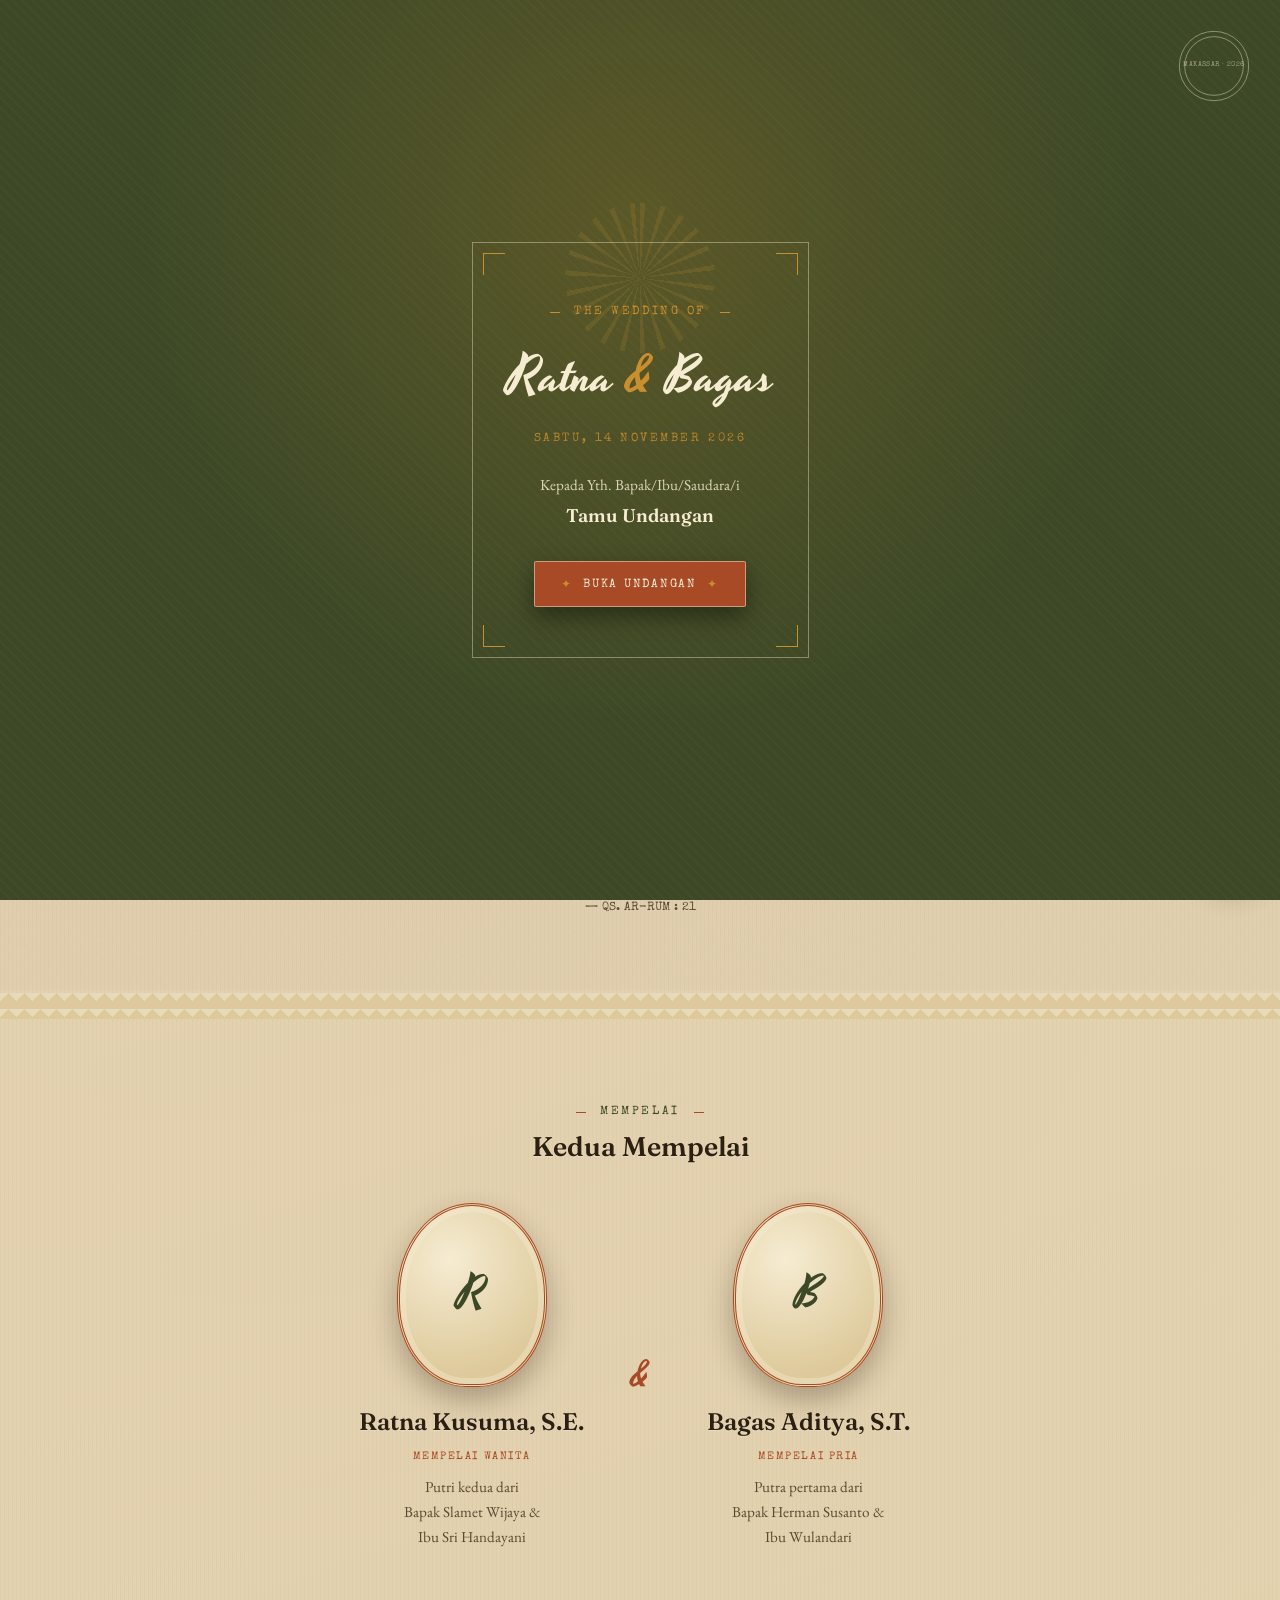
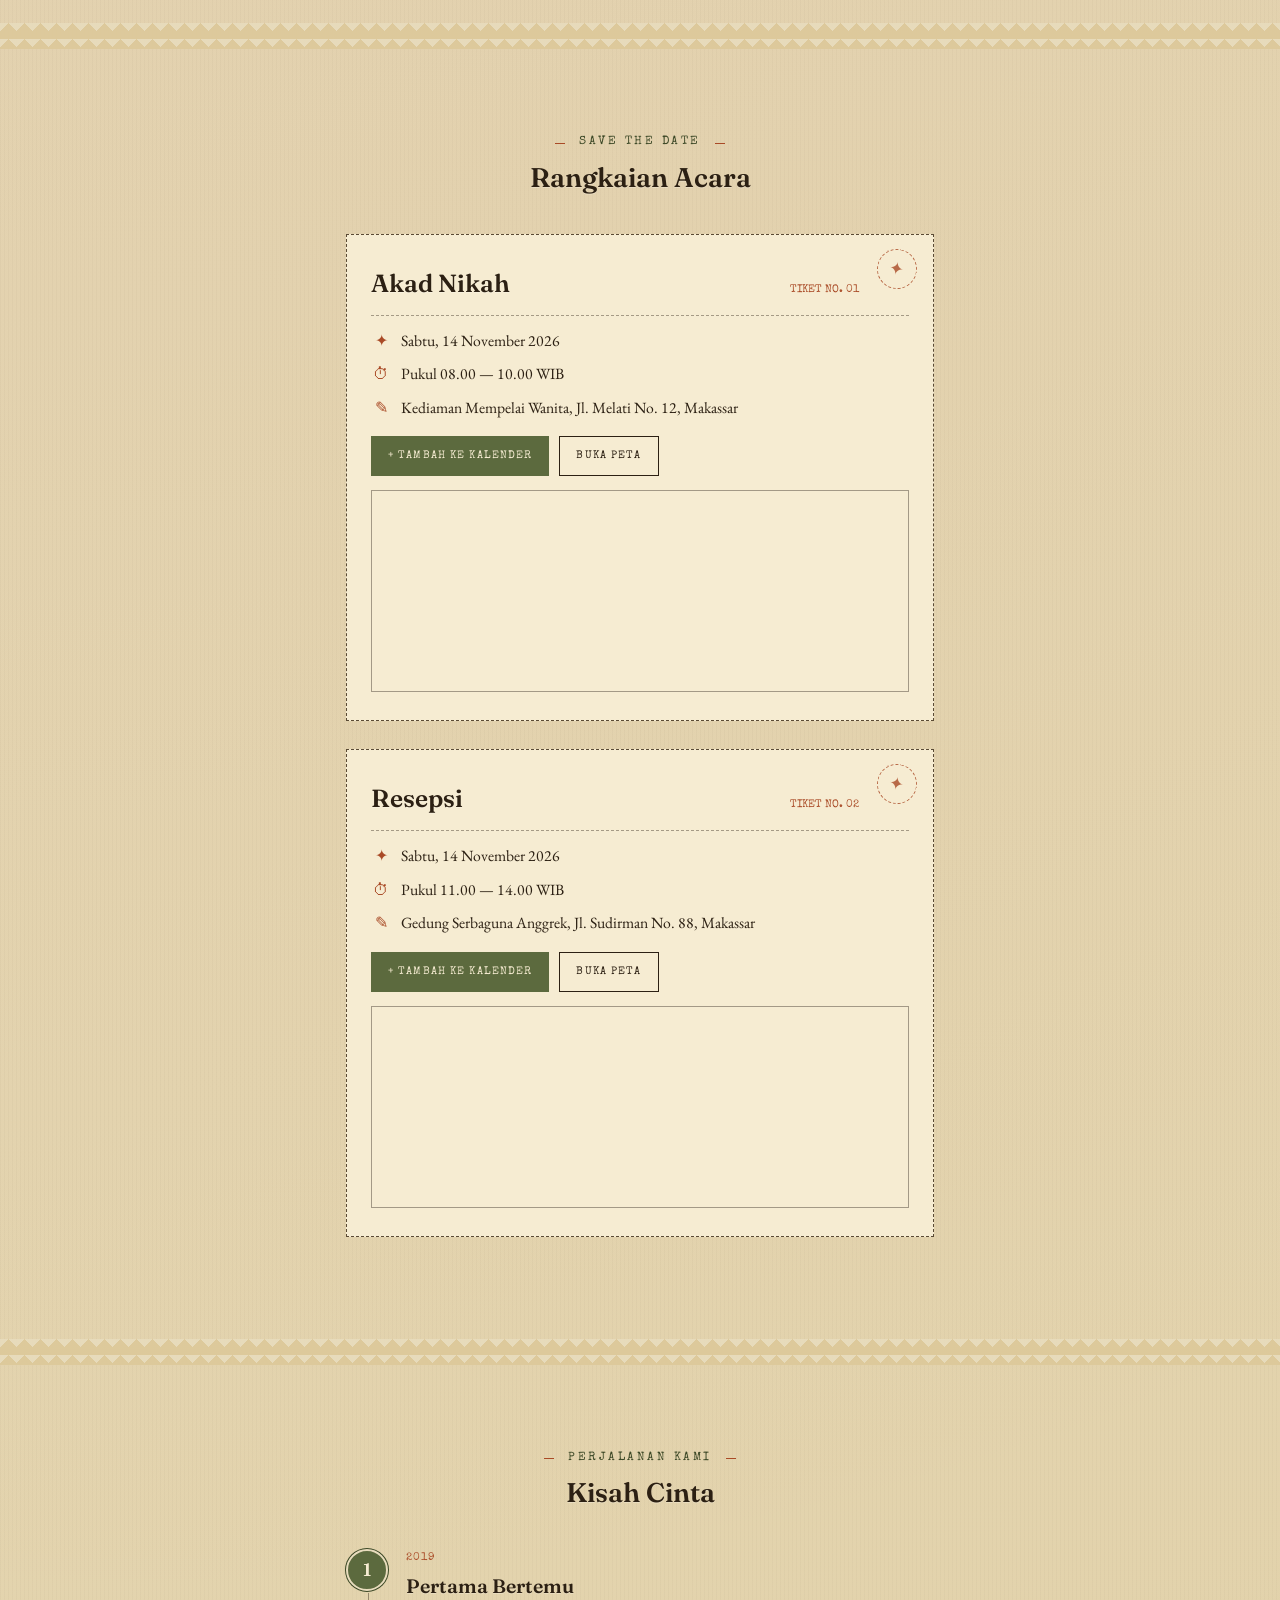
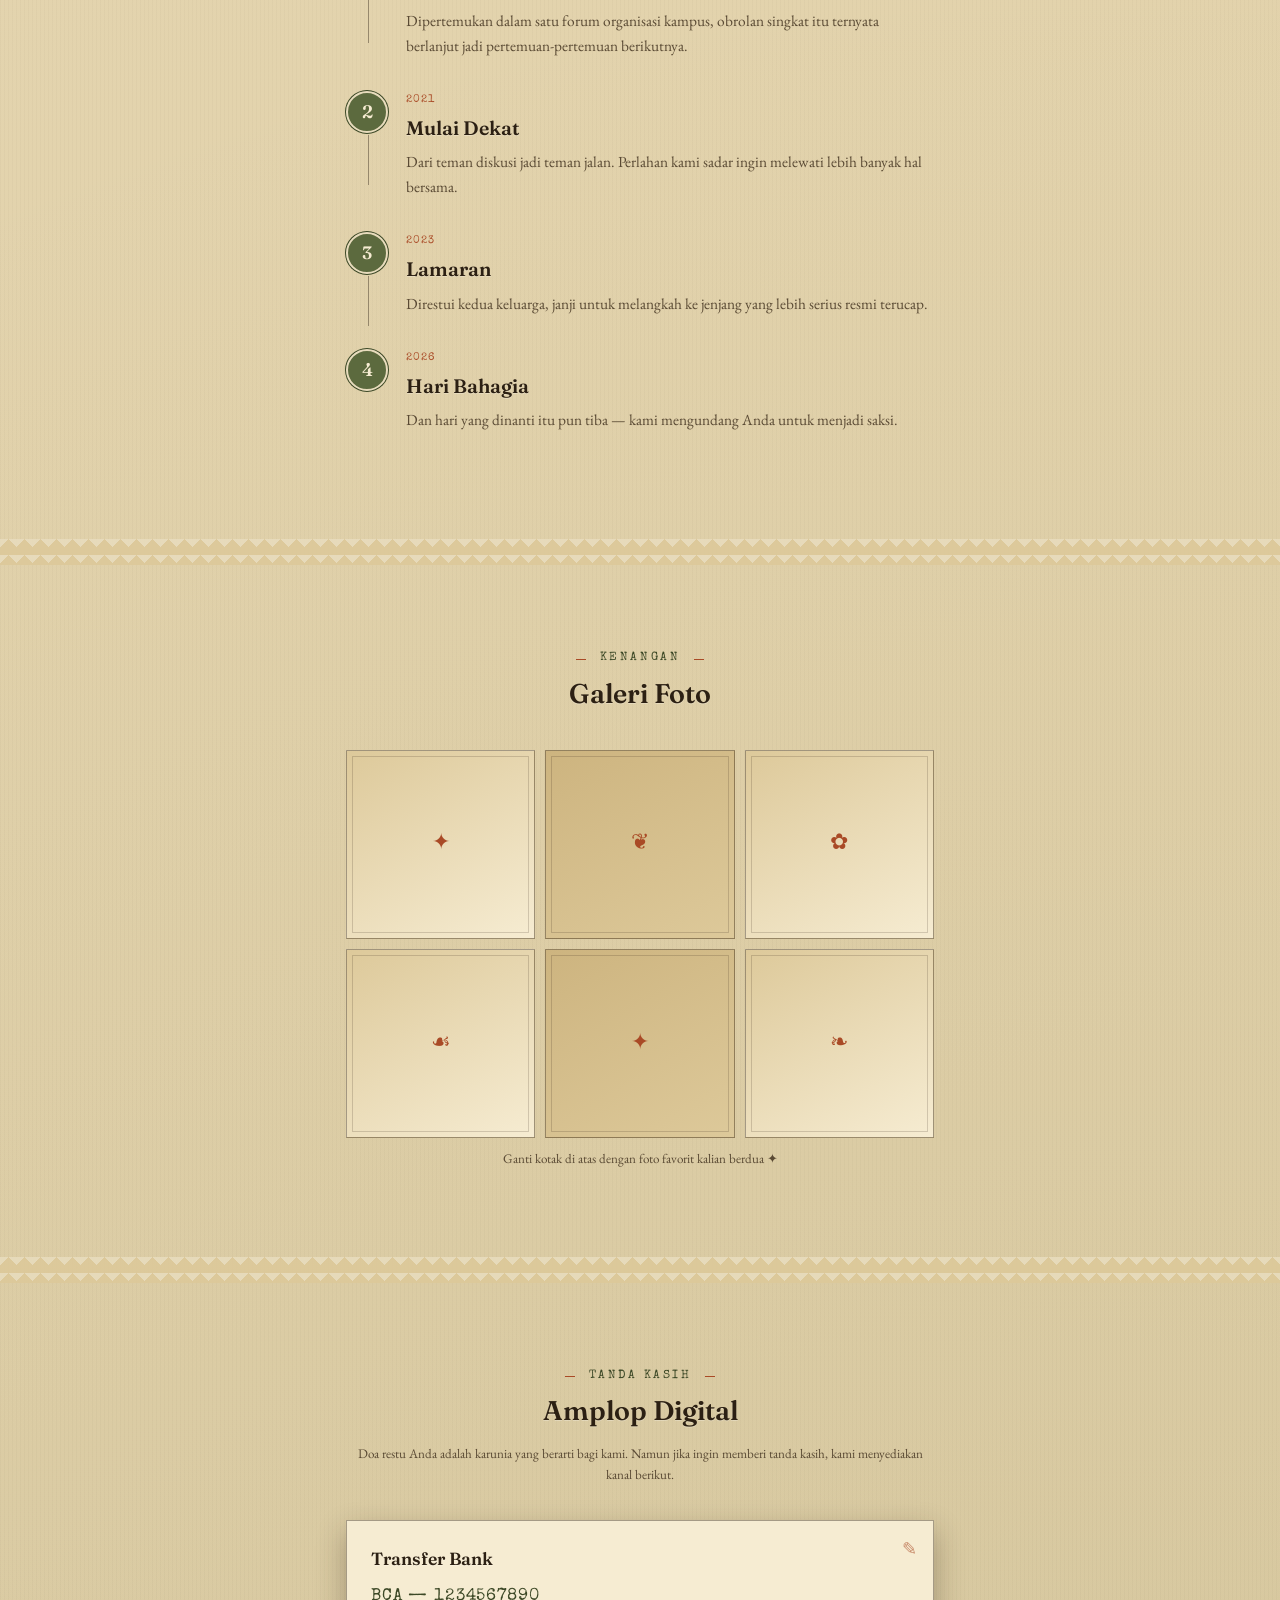
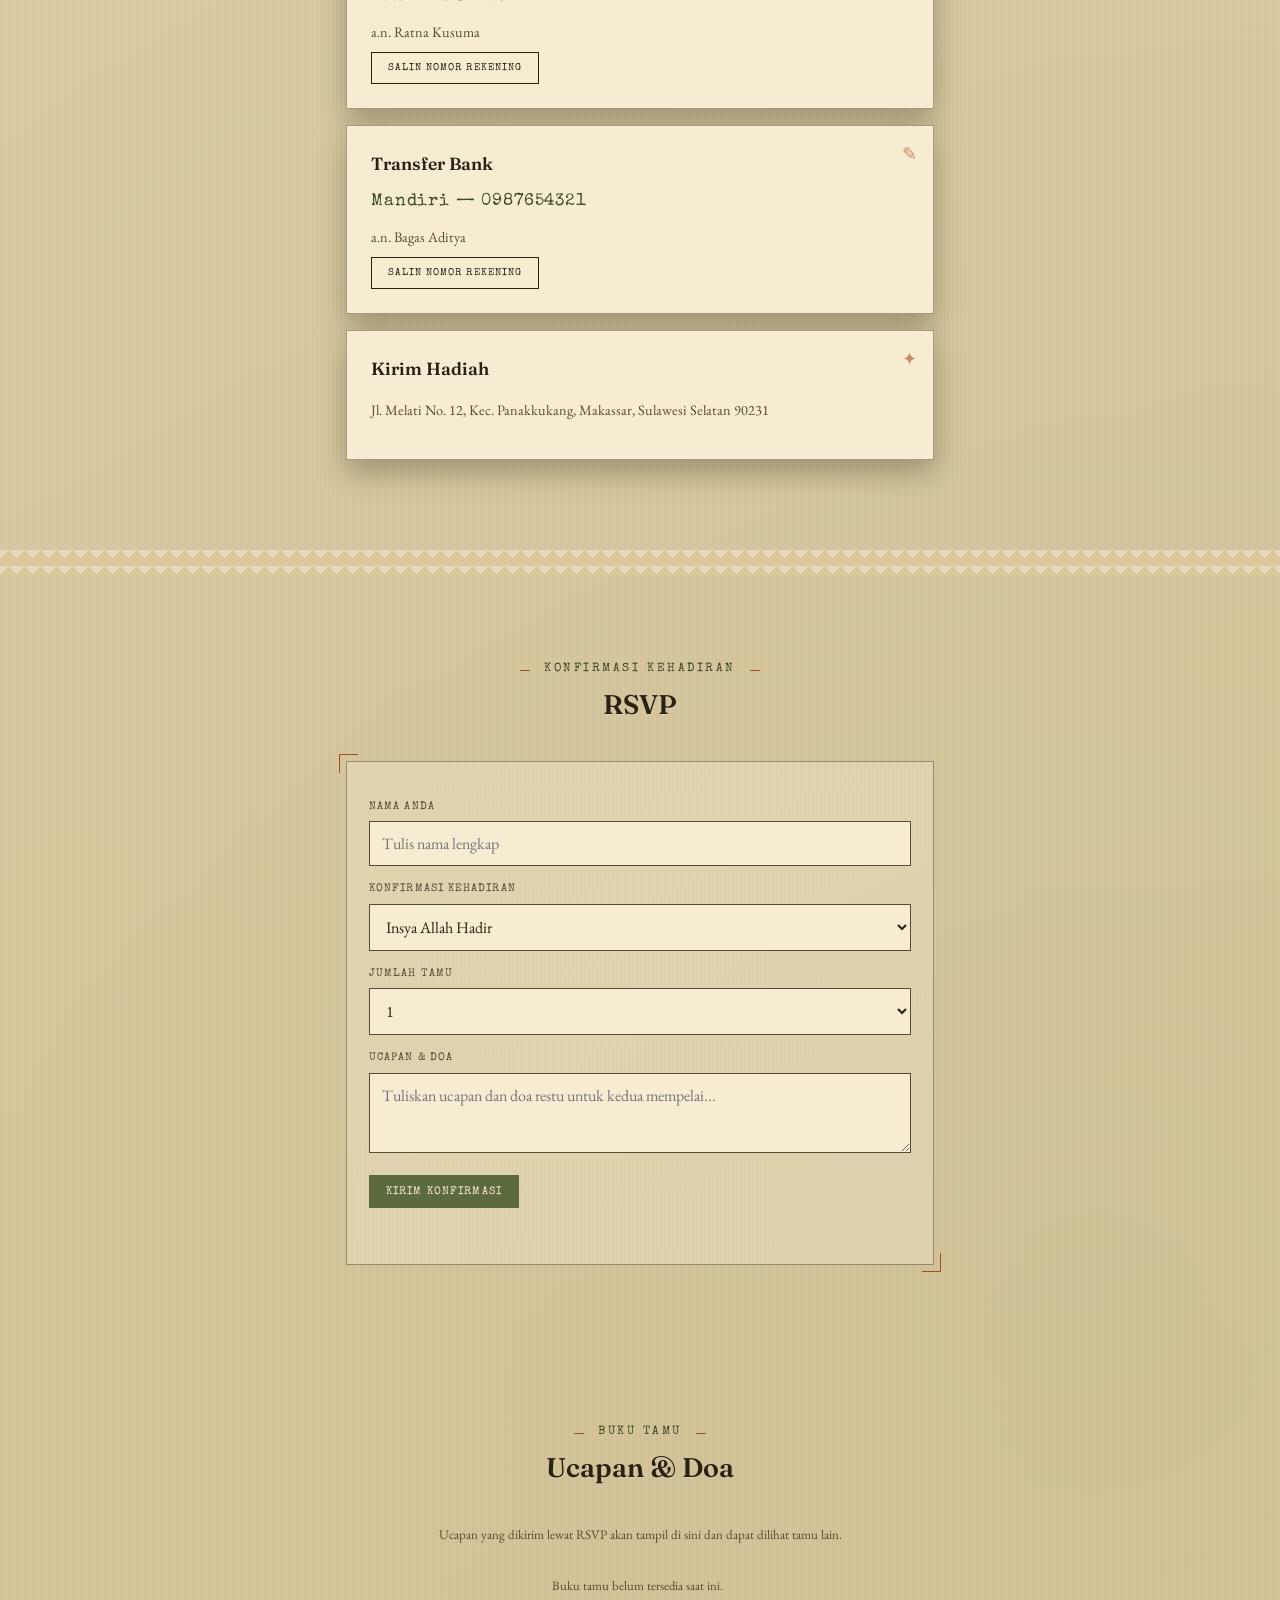
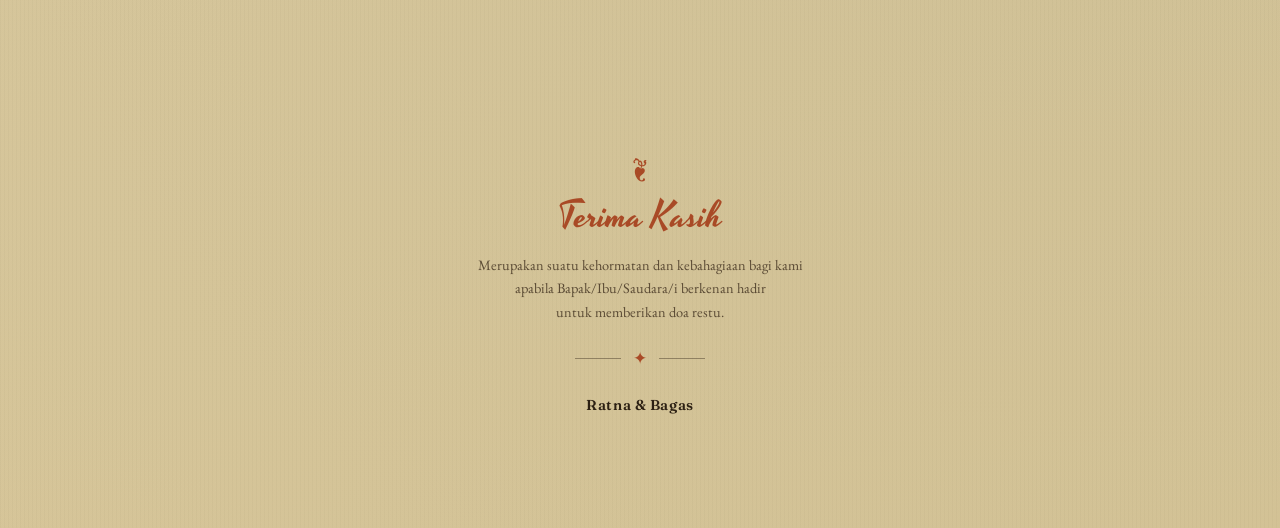
==== index.html @ eeecf437 "commit baru" ====
<!DOCTYPE html>
<html lang="id">
<head>
<meta charset="UTF-8">
<meta name="viewport" content="width=device-width, initial-scale=1.0">
<title>Undangan Pernikahan — Ratna &amp; Bagas</title>
<link rel="preconnect" href="https://fonts.googleapis.com">
<link rel="preconnect" href="https://fonts.gstatic.com" crossorigin>
<link href="https://fonts.googleapis.com/css2?family=Fraunces:ital,opsz,wght@0,9..144,300;0,9..144,500;0,9..144,600;0,9..144,700;1,9..144,500&family=EB+Garamond:ital,wght@0,400;0,500;0,600;1,400&family=Yesteryear&family=Special+Elite&display=swap" rel="stylesheet">
<link rel="stylesheet" href="style.css">
</head>
<body>

<!-- film-grain / aged paper overlay -->
<svg width="0" height="0" style="position:absolute;">
  <filter id="grain">
    <feTurbulence type="fractalNoise" baseFrequency="0.85" numOctaves="2" stitchTiles="stitch" result="noise"/>
    <feColorMatrix in="noise" type="matrix" values="0 0 0 0 0  0 0 0 0 0  0 0 0 0 0  0 0 0 0.05 0"/>
  </filter>
</svg>
<div class="grain-overlay"></div>
<div class="vignette"></div>

<!-- ============ COVER / ENVELOPE ============ -->
<div id="cover">
  <div class="postmark">
    <svg viewBox="0 0 120 120"><circle cx="60" cy="60" r="52"/><circle cx="60" cy="60" r="44"/></svg>
    <span class="postmark-text">MAKASSAR · 2026</span>
  </div>
  <div class="cover-card">
    <div class="corner tl"></div><div class="corner tr"></div>
    <div class="corner bl"></div><div class="corner br"></div>
    <div class="cover-sunburst" aria-hidden="true"></div>
    <div class="eyebrow ribbon">The Wedding Of</div>
    <div class="cover-names">Ratna <span>&amp;</span> Bagas</div>
    <div class="eyebrow" style="opacity:.85;">Sabtu, 14 November 2026</div>
    <div class="cover-to">
      Kepada Yth. Bapak/Ibu/Saudara/i
      <b id="guestName">Tamu Undangan</b>
    </div>
    <button class="seal-btn" id="openBtn"><span>✦</span> Buka Undangan <span>✦</span></button>
  </div>
</div>

<!-- ============ HERO ============ -->
<section id="hero">
  <div class="container reveal">
    <div class="sunrays" aria-hidden="true"></div>
    <div class="hero-ring">R&amp;B</div>
    <div class="eyebrow">Bersama Keluarga Kami Mengundang</div>
    <h1 class="hero-title">Ratna <span class="hero-amp">&amp;</span> Bagas</h1>
    <div class="divider"><span class="dash"></span><span class="mark">❦</span><span class="dash"></span></div>
    <div class="hero-date">SABTU · 14 NOVEMBER 2026</div>

    <div id="countdown">
      <div class="cd-box"><div class="cd-num" id="cd-d">00</div><div class="cd-label">Hari</div></div>
      <div class="cd-box"><div class="cd-num" id="cd-h">00</div><div class="cd-label">Jam</div></div>
      <div class="cd-box"><div class="cd-num" id="cd-m">00</div><div class="cd-label">Menit</div></div>
      <div class="cd-box"><div class="cd-num" id="cd-s">00</div><div class="cd-label">Detik</div></div>
    </div>
  </div>
</section>

<div class="torn-divider" aria-hidden="true"></div>

<!-- ============ QUOTE ============ -->
<section id="quote">
  <div class="container reveal">
    <p><span class="dropcap">D</span>an di antara tanda-tanda kekuasaan-Nya ialah Dia menciptakan untukmu pasangan hidup agar kamu merasa tenteram, dan dijadikan-Nya di antaramu rasa kasih dan sayang.</p>
    <div class="src">— QS. AR-RUM : 21</div>
  </div>
</section>

<div class="torn-divider" aria-hidden="true"></div>

<!-- ============ COUPLE ============ -->
<section id="couple">
  <div class="container reveal">
    <div class="section-head">
      <div class="eyebrow ribbon">Mempelai</div>
      <h2>Kedua Mempelai</h2>
    </div>
    <div class="couple-grid">
      <div class="person">
        <div class="locket"><span>R</span></div>
        <h3>Ratna Kusuma, S.E.</h3>
        <div class="role">Mempelai Wanita</div>
        <p>Putri kedua dari<br>Bapak Slamet Wijaya &amp;<br>Ibu Sri Handayani</p>
      </div>
      <div class="couple-and">&amp;</div>
      <div class="person">
        <div class="locket"><span>B</span></div>
        <h3>Bagas Aditya, S.T.</h3>
        <div class="role">Mempelai Pria</div>
        <p>Putra pertama dari<br>Bapak Herman Susanto &amp;<br>Ibu Wulandari</p>
      </div>
    </div>
  </div>
</section>

<div class="torn-divider" aria-hidden="true"></div>

<!-- ============ EVENTS ============ -->
<section id="events">
  <div class="container reveal">
    <div class="section-head">
      <div class="eyebrow ribbon">Save The Date</div>
      <h2>Rangkaian Acara</h2>
    </div>

    <div class="ticket">
      <div class="ticket-stamp">✦</div>
      <div class="ticket-top"><h3>Akad Nikah</h3><span>TIKET NO. 01</span></div>
      <div class="ticket-row"><span class="ico">✦</span> Sabtu, 14 November 2026</div>
      <div class="ticket-row"><span class="ico">⏱</span> Pukul 08.00 — 10.00 WIB</div>
      <div class="ticket-row"><span class="ico">✎</span> Kediaman Mempelai Wanita, Jl. Melati No. 12, Makassar</div>
      <div class="ticket-actions">
        <a class="btn solid" id="cal-akad" href="#">+ Tambah ke Kalender</a>
        <a class="btn" href="https://www.google.com/maps?q=Makassar" target="_blank" rel="noopener">Buka Peta</a>
      </div>
      <div class="mapwrap"><iframe loading="lazy" src="https://www.google.com/maps?q=Makassar&output=embed"></iframe></div>
    </div>

    <div class="ticket">
      <div class="ticket-stamp">✦</div>
      <div class="ticket-top"><h3>Resepsi</h3><span>TIKET NO. 02</span></div>
      <div class="ticket-row"><span class="ico">✦</span> Sabtu, 14 November 2026</div>
      <div class="ticket-row"><span class="ico">⏱</span> Pukul 11.00 — 14.00 WIB</div>
      <div class="ticket-row"><span class="ico">✎</span> Gedung Serbaguna Anggrek, Jl. Sudirman No. 88, Makassar</div>
      <div class="ticket-actions">
        <a class="btn solid" id="cal-resepsi" href="#">+ Tambah ke Kalender</a>
        <a class="btn" href="https://www.google.com/maps?q=Makassar" target="_blank" rel="noopener">Buka Peta</a>
      </div>
      <div class="mapwrap"><iframe loading="lazy" src="https://www.google.com/maps?q=Makassar&output=embed"></iframe></div>
    </div>
  </div>
</section>

<div class="torn-divider" aria-hidden="true"></div>

<!-- ============ LOVE STORY ============ -->
<section id="story">
  <div class="container reveal">
    <div class="section-head">
      <div class="eyebrow ribbon">Perjalanan Kami</div>
      <h2>Kisah Cinta</h2>
    </div>
    <div id="story-list"></div>
  </div>
</section>

<div class="torn-divider" aria-hidden="true"></div>

<!-- ============ GALLERY ============ -->
<section id="gallery">
  <div class="container reveal">
    <div class="section-head">
      <div class="eyebrow ribbon">Kenangan</div>
      <h2>Galeri Foto</h2>
    </div>
    <div class="gallery" id="galleryGrid"></div>
    <p class="hint">Ganti kotak di atas dengan foto favorit kalian berdua ✦</p>
  </div>
</section>

<div class="torn-divider" aria-hidden="true"></div>

<!-- ============ GIFT ============ -->
<section id="gift">
  <div class="container reveal">
    <div class="section-head">
      <div class="eyebrow ribbon">Tanda Kasih</div>
      <h2>Amplop Digital</h2>
      <p class="hint">Doa restu Anda adalah karunia yang berarti bagi kami. Namun jika ingin memberi tanda kasih, kami menyediakan kanal berikut.</p>
    </div>

    <div class="gift-card">
      <div class="gift-stamp">✎</div>
      <h3>Transfer Bank</h3>
      <div class="acc">BCA — 1234567890</div>
      <div class="sub">a.n. Ratna Kusuma</div>
      <button class="btn copy-btn" data-copy="1234567890">Salin Nomor Rekening</button>
    </div>
    <div class="gift-card">
      <div class="gift-stamp">✎</div>
      <h3>Transfer Bank</h3>
      <div class="acc">Mandiri — 0987654321</div>
      <div class="sub">a.n. Bagas Aditya</div>
      <button class="btn copy-btn" data-copy="0987654321">Salin Nomor Rekening</button>
    </div>
    <div class="gift-card">
      <div class="gift-stamp">✦</div>
      <h3>Kirim Hadiah</h3>
      <p class="sub">Jl. Melati No. 12, Kec. Panakkukang, Makassar, Sulawesi Selatan 90231</p>
    </div>
  </div>
</section>

<div class="torn-divider" aria-hidden="true"></div>

<!-- ============ RSVP ============ -->
<section id="rsvp">
  <div class="container reveal">
    <div class="section-head">
      <div class="eyebrow ribbon">Konfirmasi Kehadiran</div>
      <h2>RSVP</h2>
    </div>
    <div class="frame">
      <form class="rsvp" id="rsvpForm">
        <div class="field">
          <label for="r-name">Nama Anda</label>
          <input type="text" id="r-name" required placeholder="Tulis nama lengkap">
        </div>
        <div class="field">
          <label for="r-status">Konfirmasi Kehadiran</label>
          <select id="r-status">
            <option value="Hadir">Insya Allah Hadir</option>
            <option value="Tidak Hadir">Belum Bisa Hadir</option>
            <option value="Ragu">Masih Ragu</option>
          </select>
        </div>
        <div class="field">
          <label for="r-count">Jumlah Tamu</label>
          <select id="r-count">
            <option>1</option><option>2</option><option>3</option><option>4</option>
          </select>
        </div>
        <div class="field">
          <label for="r-msg">Ucapan &amp; Doa</label>
          <textarea id="r-msg" placeholder="Tuliskan ucapan dan doa restu untuk kedua mempelai..."></textarea>
        </div>
        <button type="submit" class="btn solid">Kirim Konfirmasi</button>
        <div id="rsvp-msg"></div>
      </form>
    </div>
  </div>
</section>

<!-- ============ WISHES ============ -->
<section id="wishes">
  <div class="container reveal">
    <div class="section-head">
      <div class="eyebrow ribbon">Buku Tamu</div>
      <h2>Ucapan &amp; Doa</h2>
    </div>
    <p class="hint center">Ucapan yang dikirim lewat RSVP akan tampil di sini dan dapat dilihat tamu lain.</p>
    <div id="wishlist"></div>
  </div>
</section>

<footer>
  <div class="footer-flourish" aria-hidden="true">❦</div>
  <div class="script">Terima Kasih</div>
  <p>Merupakan suatu kehormatan dan kebahagiaan bagi kami<br>apabila Bapak/Ibu/Saudara/i berkenan hadir<br>untuk memberikan doa restu.</p>
  <div class="divider"><span class="dash"></span><span class="mark">✦</span><span class="dash"></span></div>
  <p class="signoff">Ratna &amp; Bagas</p>
</footer>

<div id="music-toggle" title="Putar musik latar">
  <div class="vinyl"></div>
</div>

<script src="script.js"></script>
</body>
</html>
---- style.css ----
:root{
  --paper:#e8dcbd;
  --paper-dark:#ddc99a;
  --paper-deep:#cdb47f;
  --ink:#2c2013;
  --ink-soft:#5a4a34;
  --olive:#5c6a3e;
  --olive-deep:#3c4826;
  --mustard:#c98f2e;
  --rust:#a94a26;
  --maroon:#6e2f28;
  --teal:#274d49;
  --cream:#f6ecd2;
  --line: rgba(44,32,19,0.4);
  --shadow: 0 12px 28px rgba(44,32,19,0.32);
}
*{box-sizing:border-box;}
html{scroll-behavior:smooth;}
body{
  margin:0;
  background:var(--paper);
  color:var(--ink);
  font-family:'EB Garamond', serif;
  font-size:18px;
  line-height:1.62;
  overflow-x:hidden;
  position:relative;
  background-image:
    radial-gradient(circle at 15% 8%, rgba(169,74,38,0.07), transparent 42%),
    radial-gradient(circle at 85% 88%, rgba(39,77,73,0.08), transparent 48%),
    repeating-linear-gradient(90deg, rgba(44,32,19,0.025) 0px, rgba(44,32,19,0.025) 1px, transparent 1px, transparent 4px),
    linear-gradient(160deg, var(--paper) 0%, var(--paper-dark) 100%);
}
h1,h2,h3{font-family:'Fraunces', serif;font-weight:600;margin:0;color:var(--ink);text-shadow:0 1px 0 rgba(255,255,255,0.25);}
.script{font-family:'Yesteryear', cursive;color:var(--rust);line-height:1.2;}
.eyebrow{font-family:'Special Elite', monospace;letter-spacing:0.22em;text-transform:uppercase;font-size:0.72rem;color:var(--olive-deep);}
.eyebrow.ribbon{position:relative;display:inline-block;padding:4px 18px;}
.eyebrow.ribbon::before,.eyebrow.ribbon::after{content:"";position:absolute;top:50%;width:10px;height:1px;background:var(--rust);}
.eyebrow.ribbon::before{left:-6px;}
.eyebrow.ribbon::after{right:-6px;}
a{color:inherit;}
img{max-width:100%;display:block;}
.container{max-width:640px;margin:0 auto;padding:0 26px;position:relative;}
.section-head{text-align:center;margin-bottom:34px;}
.hint{font-size:0.82rem;color:var(--ink-soft);text-align:center;margin-top:10px;}
.hint.center{margin-top:6px;}

.divider{display:flex;align-items:center;gap:12px;justify-content:center;margin:22px 0;}
.divider .dash{width:46px;height:1px;background:var(--line);}
.divider .mark{font-size:1.05rem;color:var(--rust);}

section{padding:74px 0;position:relative;}
.reveal{opacity:0;transform:translateY(26px);transition:opacity .9s ease, transform .9s ease;}
.reveal.in{opacity:1;transform:translateY(0);}

/* film grain + vignette overlay */
.grain-overlay{
  position:fixed;inset:0;pointer-events:none;z-index:5;
  filter:url(#grain);opacity:0.5;mix-blend-mode:multiply;
}
.vignette{
  position:fixed;inset:0;pointer-events:none;z-index:6;
  background:radial-gradient(ellipse at center, transparent 55%, rgba(44,32,19,0.28) 100%);
}

/* torn paper divider between sections */
.torn-divider{
  height:26px;
  background:
    linear-gradient(135deg, var(--paper) 25%, transparent 25%) 0 0/16px 16px,
    linear-gradient(-135deg, var(--paper) 25%, transparent 25%) 0 0/16px 16px;
  background-color:var(--paper-dark);
  opacity:0.9;
}

/* ---------- ornamental frame ---------- */
.frame{border:1.5px solid var(--line);position:relative;padding:36px 22px;background:rgba(246,236,210,0.35);}
.frame::before,.frame::after{content:"";position:absolute;width:18px;height:18px;border:1.5px solid var(--rust);}
.frame::before{top:-8px;left:-8px;border-right:none;border-bottom:none;}
.frame::after{bottom:-8px;right:-8px;border-left:none;border-top:none;}

/* ---------- COVER ---------- */
#cover{
  position:fixed;inset:0;z-index:999;
  background:var(--olive-deep);
  background-image:
    radial-gradient(circle at 50% 25%, rgba(201,143,46,0.22), transparent 55%),
    repeating-linear-gradient(45deg, rgba(255,255,255,0.02) 0 2px, transparent 2px 7px);
  display:flex;align-items:center;justify-content:center;
  transition:transform 1.1s cubic-bezier(.65,0,.35,1), opacity 1s ease;
}
#cover.open{transform:translateY(-100%);opacity:0;pointer-events:none;}
.postmark{
  position:absolute;top:26px;right:26px;width:80px;height:80px;
  color:rgba(246,236,210,0.55);
  text-align:center;
}
.postmark svg{width:80px;height:80px;fill:none;stroke:currentColor;stroke-width:1.2;}
.postmark-text{position:absolute;top:34px;left:0;right:0;font-family:'Special Elite',monospace;font-size:0.42rem;letter-spacing:0.06em;}
.cover-card{
  text-align:center;color:var(--cream);
  padding:50px 34px;
  border:1px solid rgba(246,236,210,0.4);
  max-width:380px;position:relative;
}
.cover-card .corner{position:absolute;width:22px;height:22px;border:1px solid var(--mustard);}
.cover-card .corner.tl{top:10px;left:10px;border-right:none;border-bottom:none;}
.cover-card .corner.tr{top:10px;right:10px;border-left:none;border-bottom:none;}
.cover-card .corner.bl{bottom:10px;left:10px;border-right:none;border-top:none;}
.cover-card .corner.br{bottom:10px;right:10px;border-left:none;border-top:none;}
.cover-sunburst{
  width:150px;height:150px;position:absolute;top:-40px;left:50%;transform:translateX(-50%);
  background:repeating-conic-gradient(rgba(201,143,46,0.16) 0deg 4deg, transparent 4deg 16deg);
  border-radius:50%;z-index:-1;
}
.cover-card .eyebrow{color:var(--mustard);}
.cover-card .eyebrow.ribbon::before,.cover-card .eyebrow.ribbon::after{background:var(--mustard);}
.cover-names{font-family:'Yesteryear',cursive;font-size:3.1rem;margin:12px 0;color:var(--cream);}
.cover-names span{color:var(--mustard);}
.cover-to{margin-top:24px;font-size:0.95rem;color:rgba(246,236,210,0.85);}
.cover-to b{font-family:'Fraunces',serif;font-weight:600;font-size:1.15rem;display:block;margin-top:4px;color:var(--cream);}
.seal-btn{
  margin-top:30px;display:inline-flex;align-items:center;gap:10px;
  background:var(--rust);color:var(--cream);border:1px solid rgba(246,236,210,0.5);border-radius:2px;
  padding:14px 26px;font-family:'Special Elite',monospace;font-size:0.78rem;letter-spacing:0.14em;text-transform:uppercase;
  cursor:pointer;box-shadow:0 10px 22px rgba(0,0,0,0.4);transition:transform .25s ease, background .25s ease;
}
.seal-btn span{color:var(--mustard);}
.seal-btn:hover{transform:translateY(-2px);background:var(--maroon);}
.seal-btn:active{transform:translateY(0);}

/* ---------- HERO ---------- */
#hero{padding-top:100px;text-align:center;}
.sunrays{
  position:absolute;top:-30px;left:50%;transform:translateX(-50%);
  width:340px;height:340px;
  background:repeating-conic-gradient(rgba(169,74,38,0.05) 0deg 3deg, transparent 3deg 14deg);
  border-radius:50%;z-index:-1;
}
.hero-ring{
  width:120px;height:120px;border-radius:50%;margin:0 auto 22px;background:var(--cream);
  border:2px solid var(--rust);outline:1px solid var(--line);outline-offset:4px;
  display:flex;align-items:center;justify-content:center;
  font-family:'Yesteryear',cursive;font-size:2.1rem;color:var(--rust);box-shadow:var(--shadow);
}
.hero-title{font-size:3rem;margin:8px 0;letter-spacing:0.01em;}
.hero-amp{color:var(--rust);}
.hero-date{margin-top:18px;font-family:'Special Elite',monospace;letter-spacing:0.12em;font-size:1rem;color:var(--ink-soft);}
#countdown{margin-top:36px;display:flex;justify-content:center;gap:12px;flex-wrap:wrap;}
.cd-box{background:var(--cream);border:1px solid var(--line);width:76px;padding:15px 0;box-shadow:var(--shadow);position:relative;}
.cd-box::after{content:"";position:absolute;inset:4px;border:1px dashed rgba(44,32,19,0.18);}
.cd-num{font-family:'Fraunces',serif;font-size:1.75rem;font-weight:600;color:var(--rust);}
.cd-label{font-family:'Special Elite',monospace;font-size:0.6rem;letter-spacing:0.1em;text-transform:uppercase;color:var(--ink-soft);margin-top:4px;}

/* ---------- QUOTE ---------- */
#quote{text-align:center;}
#quote p{font-family:'Fraunces',serif;font-style:italic;font-size:1.28rem;font-weight:500;max-width:480px;margin:0 auto;color:var(--olive-deep);}
.dropcap{font-family:'Yesteryear',cursive;font-size:2.6rem;color:var(--rust);float:left;line-height:0.6;margin:0 4px -6px 0;}
#quote .src{margin-top:16px;font-family:'Special Elite',monospace;font-size:0.75rem;color:var(--ink-soft);}

/* ---------- COUPLE ---------- */
.couple-grid{display:flex;gap:26px;flex-wrap:wrap;justify-content:center;}
.person{flex:1 1 230px;text-align:center;}
.locket{
  width:150px;height:184px;margin:0 auto 16px;border-radius:50% 50% 46% 46%;
  background:radial-gradient(circle at 35% 30%, var(--cream), var(--paper-dark) 75%);
  border:3px double var(--rust);display:flex;align-items:center;justify-content:center;
  box-shadow:var(--shadow), inset 0 0 0 6px rgba(246,236,210,0.4);position:relative;
}
.locket span{font-family:'Yesteryear',cursive;font-size:2.7rem;color:var(--olive-deep);}
.person h3{font-size:1.5rem;}
.person .role{font-family:'Special Elite',monospace;font-size:0.68rem;letter-spacing:0.14em;text-transform:uppercase;color:var(--rust);margin:6px 0 10px;}
.person p{font-size:0.95rem;color:var(--ink-soft);margin:0;}
.couple-and{align-self:center;font-family:'Yesteryear',cursive;font-size:2.2rem;color:var(--rust);flex:0 0 auto;padding:0 6px;}

/* ---------- EVENTS (ticket style) ---------- */
.ticket{
  background:var(--cream);border:1px dashed var(--ink-soft);padding:28px 24px;margin-bottom:28px;
  position:relative;box-shadow:var(--shadow);
  -webkit-mask-image:radial-gradient(circle 7px at 0 50%, transparent 7px, black 7.5px),radial-gradient(circle 7px at 100% 50%, transparent 7px, black 7.5px);
  mask-image:radial-gradient(circle 7px at 0 50%, transparent 7px, black 7.5px),radial-gradient(circle 7px at 100% 50%, transparent 7px, black 7.5px);
}
.ticket-stamp{
  position:absolute;top:14px;right:16px;width:40px;height:40px;border:1.5px dashed var(--rust);border-radius:50%;
  display:flex;align-items:center;justify-content:center;color:var(--rust);font-size:1.1rem;transform:rotate(12deg);opacity:0.8;
}
.ticket-top{display:flex;justify-content:space-between;align-items:baseline;border-bottom:1px dashed var(--line);padding-bottom:12px;margin-bottom:12px;padding-right:50px;}
.ticket-top h3{font-size:1.55rem;}
.ticket-top span{font-family:'Special Elite',monospace;font-size:0.68rem;color:var(--rust);}
.ticket-row{display:flex;gap:10px;margin:8px 0;font-size:0.98rem;}
.ticket-row .ico{width:20px;text-align:center;color:var(--rust);}
.ticket-actions{display:flex;gap:10px;margin-top:16px;flex-wrap:wrap;}
.btn{
  font-family:'Special Elite',monospace;font-size:0.7rem;letter-spacing:0.1em;text-transform:uppercase;
  border:1px solid var(--ink);background:transparent;padding:10px 16px;cursor:pointer;color:var(--ink);
  text-decoration:none;display:inline-block;transition:background .2s ease, color .2s ease;
}
.btn:hover{background:var(--ink);color:var(--cream);}
.btn.solid{background:var(--olive);border-color:var(--olive);color:var(--cream);}
.btn.solid:hover{background:var(--olive-deep);border-color:var(--olive-deep);}
.mapwrap{margin-top:14px;border:1px solid var(--line);filter:sepia(.45) contrast(1.05) saturate(0.9);}
.mapwrap iframe{width:100%;height:200px;border:0;display:block;}

/* ---------- STORY ---------- */
.story-item{display:flex;gap:18px;margin-bottom:32px;position:relative;}
.story-dot{
  flex:0 0 auto;width:42px;height:42px;border-radius:50%;background:var(--olive);color:var(--cream);
  display:flex;align-items:center;justify-content:center;font-family:'Fraunces',serif;font-weight:600;
  position:relative;border:2px solid var(--paper);box-shadow:0 0 0 1px var(--olive-deep);
}
.story-line{position:absolute;top:42px;left:20px;width:1px;height:calc(100% + 12px);background:var(--line);}
.story-item:last-child .story-line{display:none;}
.story-text .yr{font-family:'Special Elite',monospace;font-size:0.7rem;color:var(--rust);letter-spacing:0.1em;}
.story-text h3{font-size:1.22rem;margin:4px 0 6px;}
.story-text p{margin:0;color:var(--ink-soft);font-size:0.96rem;}

/* ---------- GALLERY ---------- */
.gallery{display:grid;grid-template-columns:repeat(3,1fr);gap:10px;}
.gcell{
  aspect-ratio:1/1;background:linear-gradient(150deg,var(--paper-dark),var(--cream));
  border:1px solid var(--line);display:flex;align-items:center;justify-content:center;
  font-family:'Yesteryear',cursive;color:var(--rust);font-size:1.4rem;position:relative;overflow:hidden;
}
.gcell::after{content:"";position:absolute;inset:5px;border:1px solid rgba(44,32,19,0.18);}
.gcell:nth-child(3n+2){background:linear-gradient(150deg,var(--paper-deep),var(--paper-dark));}

/* ---------- GIFT ---------- */
.gift-card{background:var(--cream);border:1px solid var(--line);padding:24px;box-shadow:var(--shadow);margin-bottom:16px;position:relative;}
.gift-stamp{position:absolute;top:14px;right:16px;color:var(--rust);opacity:0.6;font-size:1.1rem;}
.gift-card h3{font-size:1.1rem;margin-bottom:4px;}
.gift-card .acc{font-family:'Special Elite',monospace;font-size:1.05rem;letter-spacing:0.05em;margin:10px 0;color:var(--olive-deep);}
.gift-card .sub{font-size:0.9rem;color:var(--ink-soft);}
.copy-btn{font-size:0.65rem;margin-top:8px;}

/* ---------- RSVP ---------- */
form.rsvp{display:flex;flex-direction:column;gap:14px;}
.field label{display:block;font-family:'Special Elite',monospace;font-size:0.68rem;letter-spacing:0.1em;text-transform:uppercase;margin-bottom:6px;color:var(--ink-soft);}
.field input,.field select,.field textarea{
  width:100%;background:var(--cream);border:1px solid var(--ink-soft);padding:11px 12px;
  font-family:'EB Garamond',serif;font-size:1rem;color:var(--ink);
}
.field textarea{resize:vertical;min-height:80px;}
.rsvp .btn{align-self:flex-start;}
#rsvp-msg{font-family:'Special Elite',monospace;font-size:0.75rem;margin-top:6px;color:var(--olive-deep);}

/* ---------- WISHES ---------- */
.wish{border-bottom:1px dashed var(--line);padding:14px 0;}
.wish .who{font-family:'Fraunces',serif;font-weight:600;font-size:1rem;}
.wish .status{font-family:'Special Elite',monospace;font-size:0.6rem;color:var(--rust);text-transform:uppercase;letter-spacing:0.08em;margin-left:8px;}
.wish p{margin:4px 0 0;color:var(--ink-soft);}
#wishlist{max-height:320px;overflow-y:auto;margin-top:18px;padding-right:6px;}
#wishlist::-webkit-scrollbar{width:6px;}
#wishlist::-webkit-scrollbar-thumb{background:var(--line);}

/* ---------- FOOTER ---------- */
footer{text-align:center;padding:64px 0 96px;position:relative;}
.footer-flourish{font-size:1.6rem;color:var(--rust);margin-bottom:6px;}
footer .script{font-size:2.3rem;}
footer p{color:var(--ink-soft);font-size:0.9rem;}
.signoff{font-family:'Fraunces',serif;font-weight:600;color:var(--ink);letter-spacing:0.04em;}

/* ---------- MUSIC TOGGLE ---------- */
#music-toggle{
  position:fixed;bottom:20px;right:20px;z-index:80;width:56px;height:56px;border-radius:50%;
  background:var(--ink);border:2px solid var(--mustard);display:flex;align-items:center;justify-content:center;
  cursor:pointer;box-shadow:var(--shadow);
}
#music-toggle .vinyl{width:34px;height:34px;border-radius:50%;background:repeating-radial-gradient(circle, #111 0 2px, #222 2px 4px);position:relative;}
#music-toggle .vinyl::after{content:"";position:absolute;inset:13px;border-radius:50%;background:var(--mustard);}
#music-toggle.playing .vinyl{animation:spin 2.4s linear infinite;}
@keyframes spin{to{transform:rotate(360deg);}}

@media (max-width:480px){
  .hero-title{font-size:2.3rem;}
  .cover-names{font-size:2.5rem;}
  .gallery{grid-template-columns:repeat(2,1fr);}
}
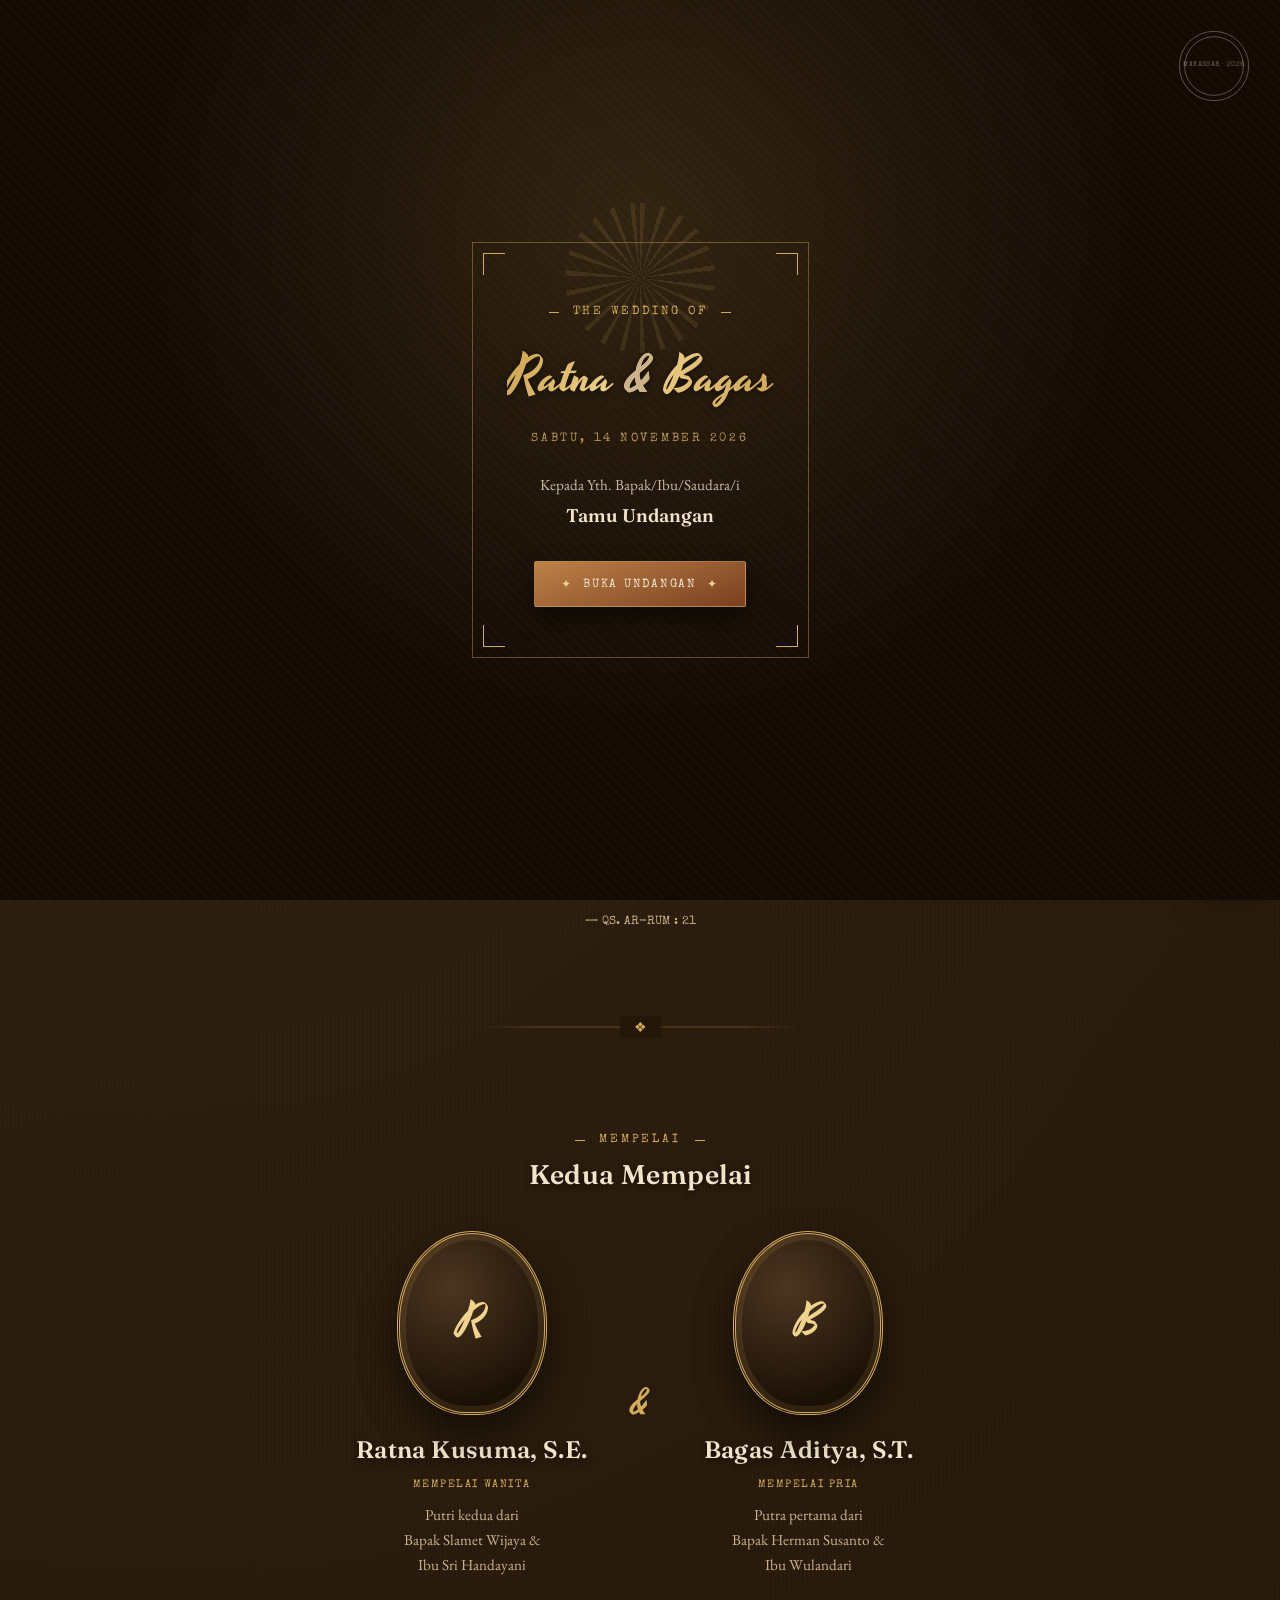
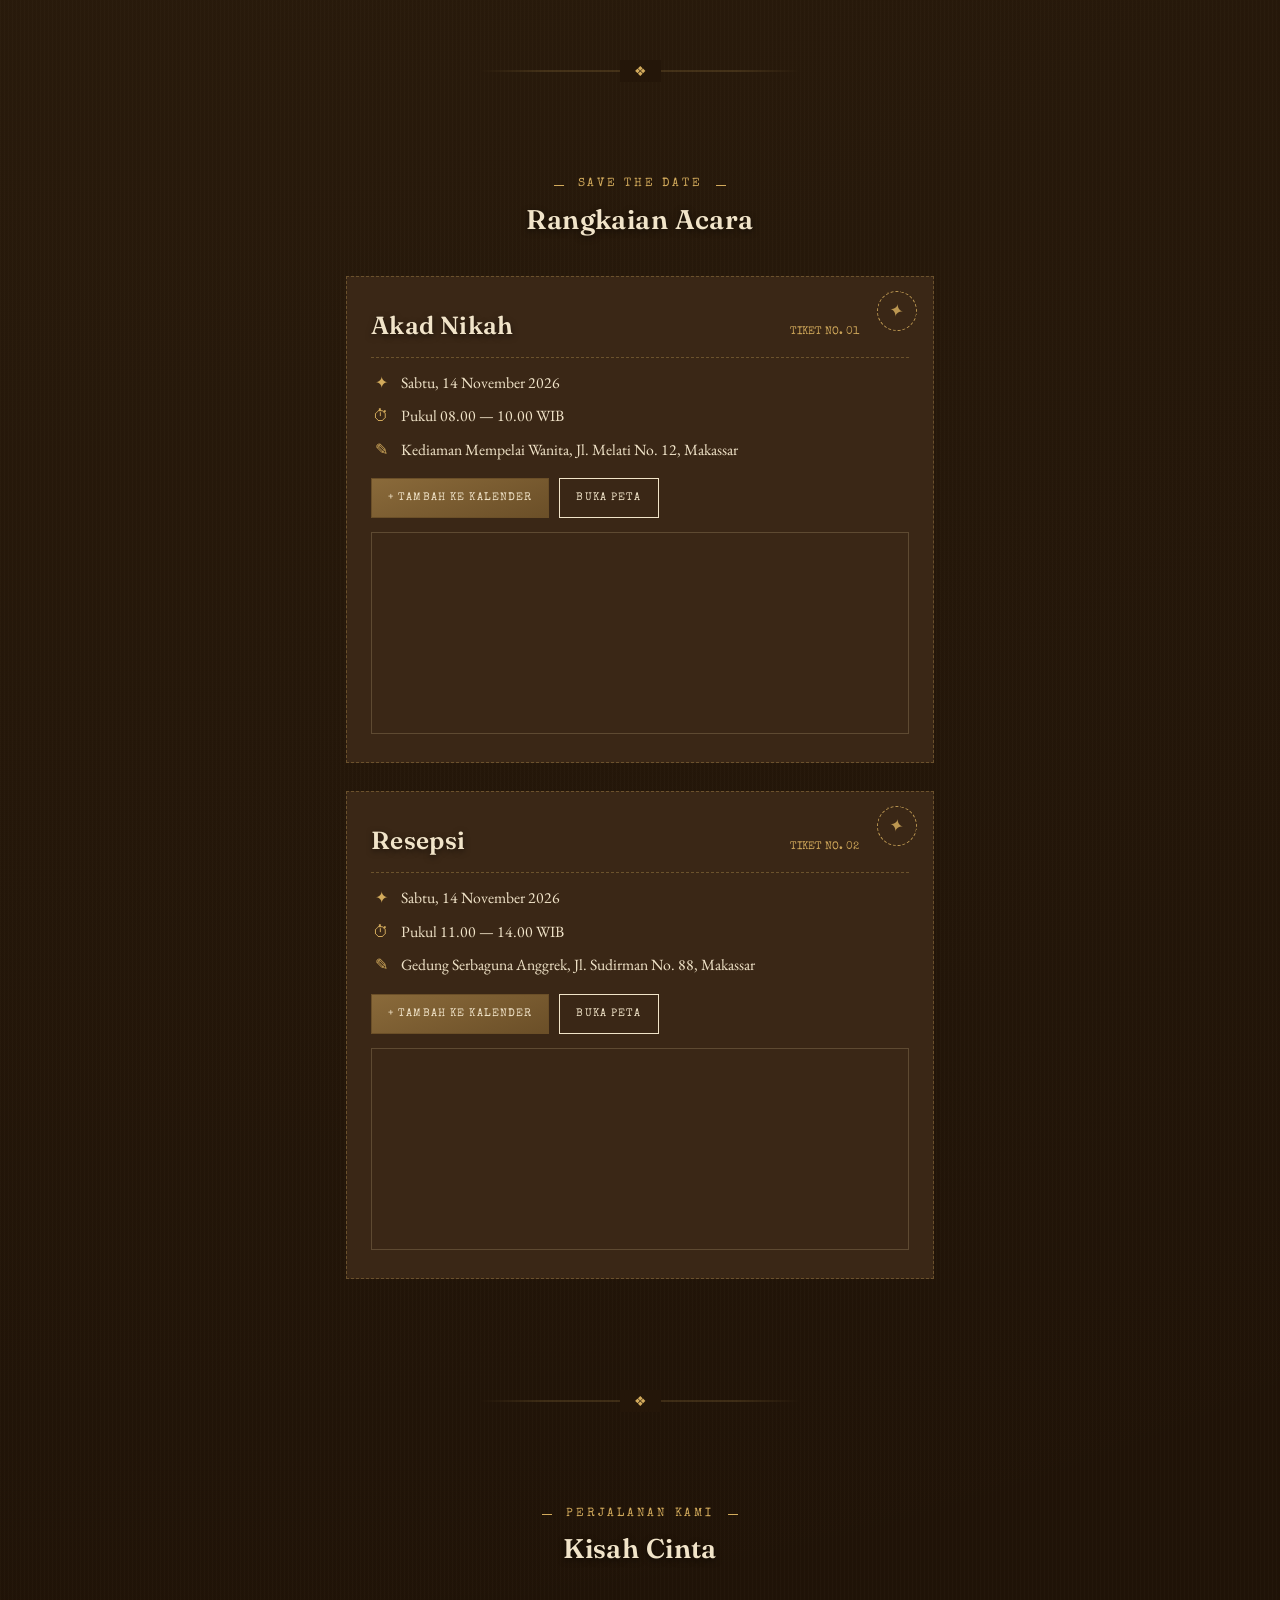
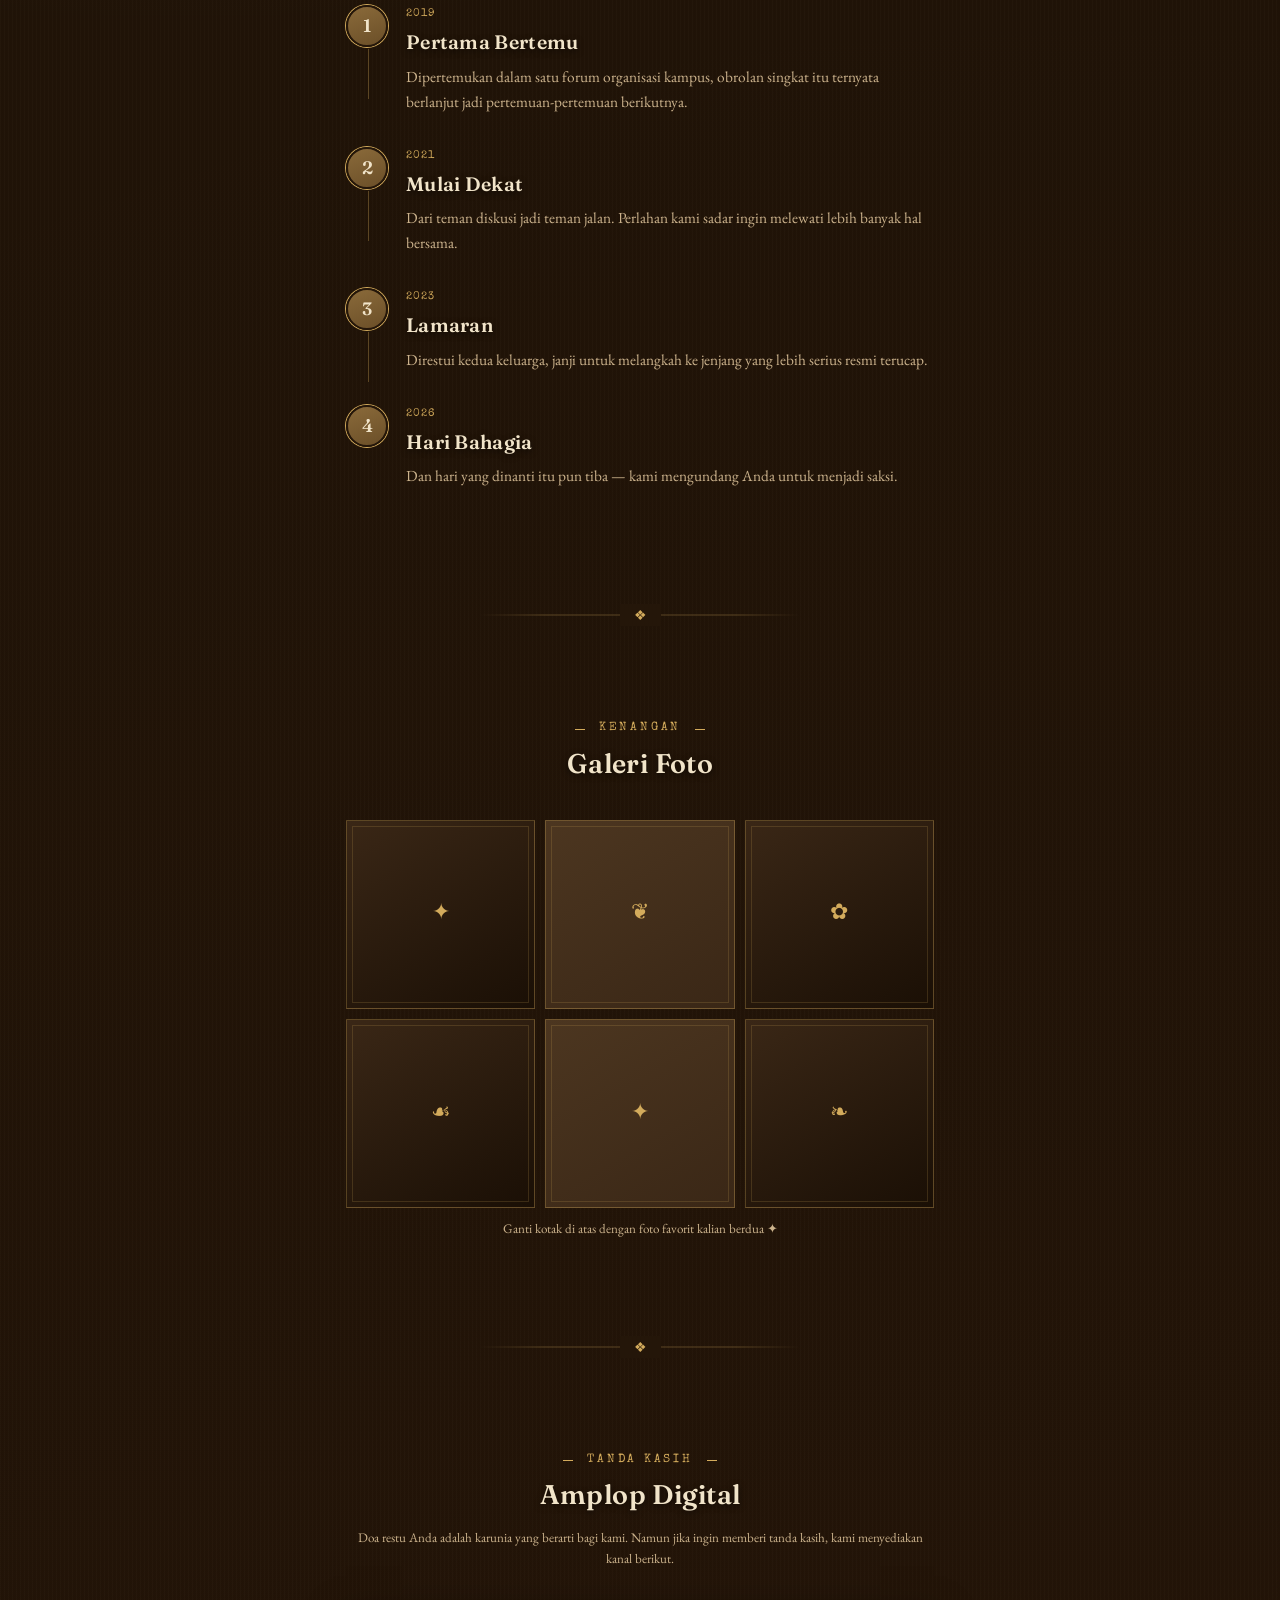
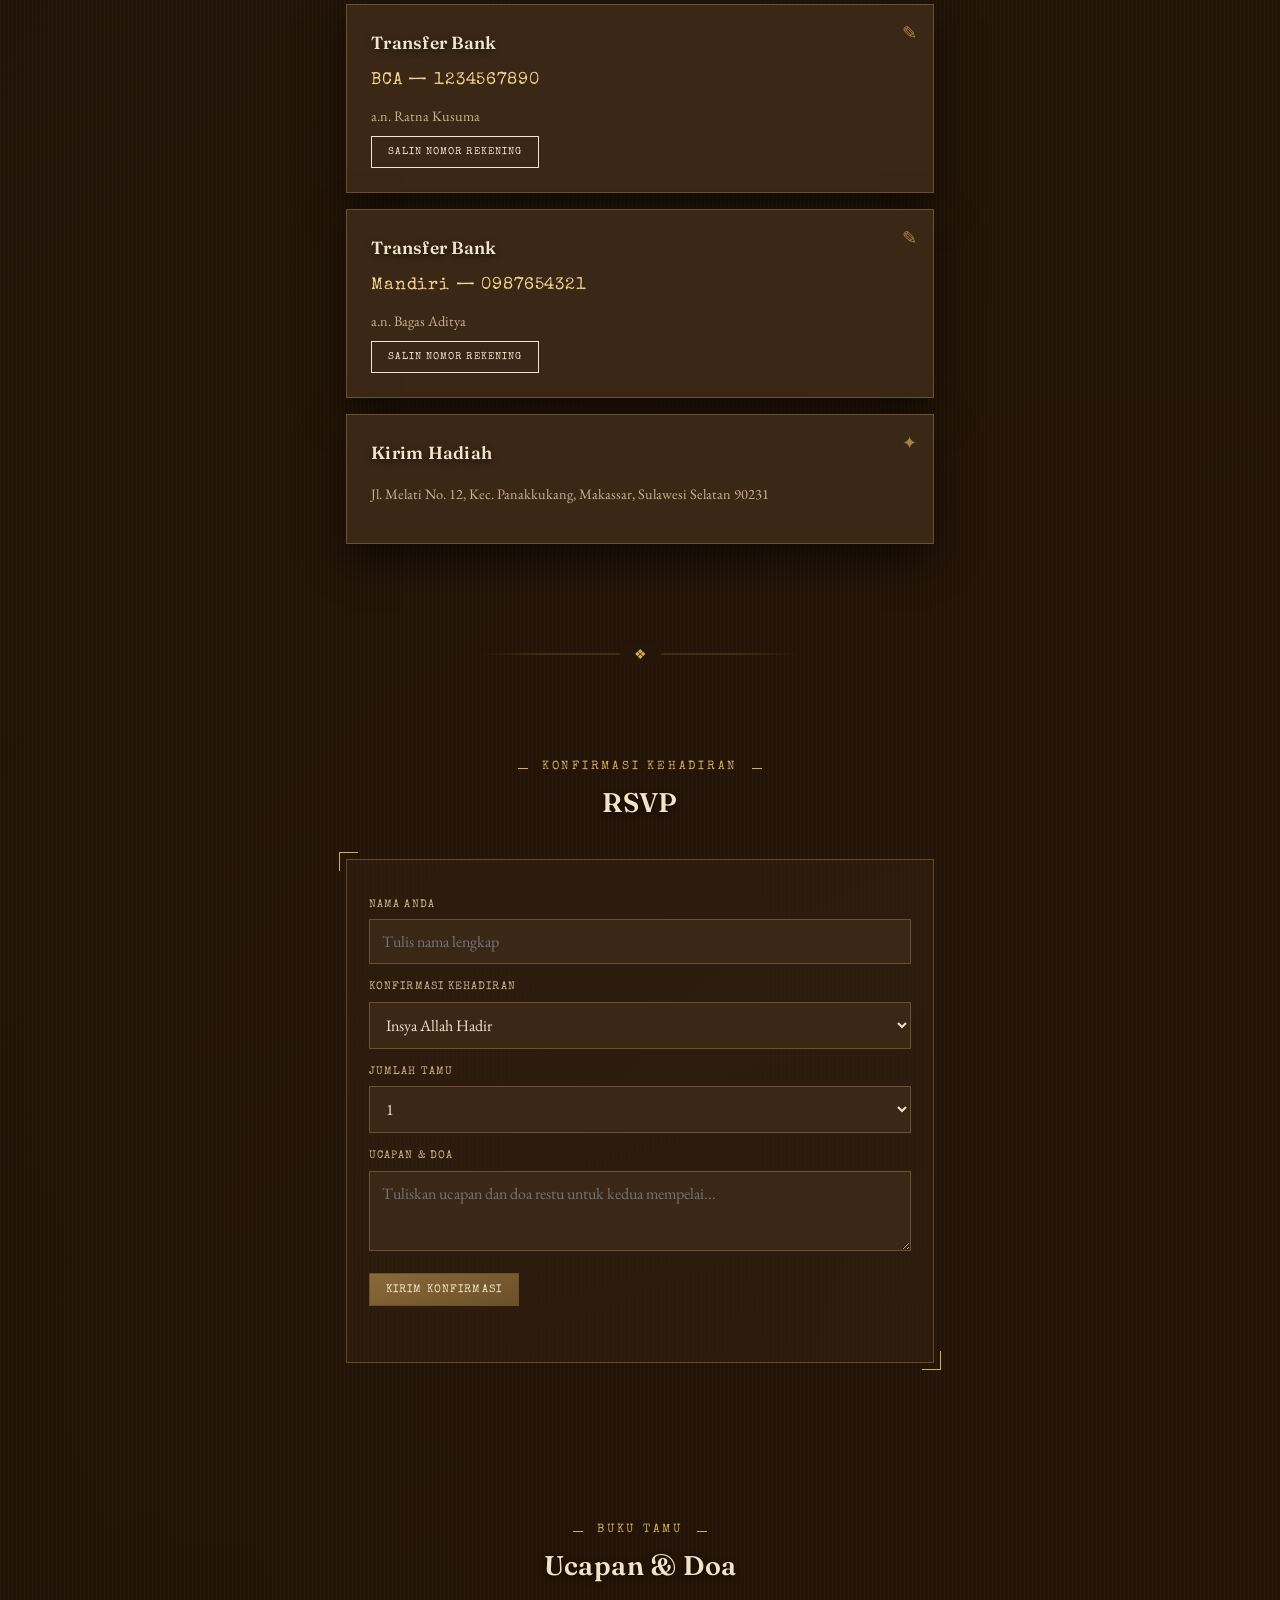
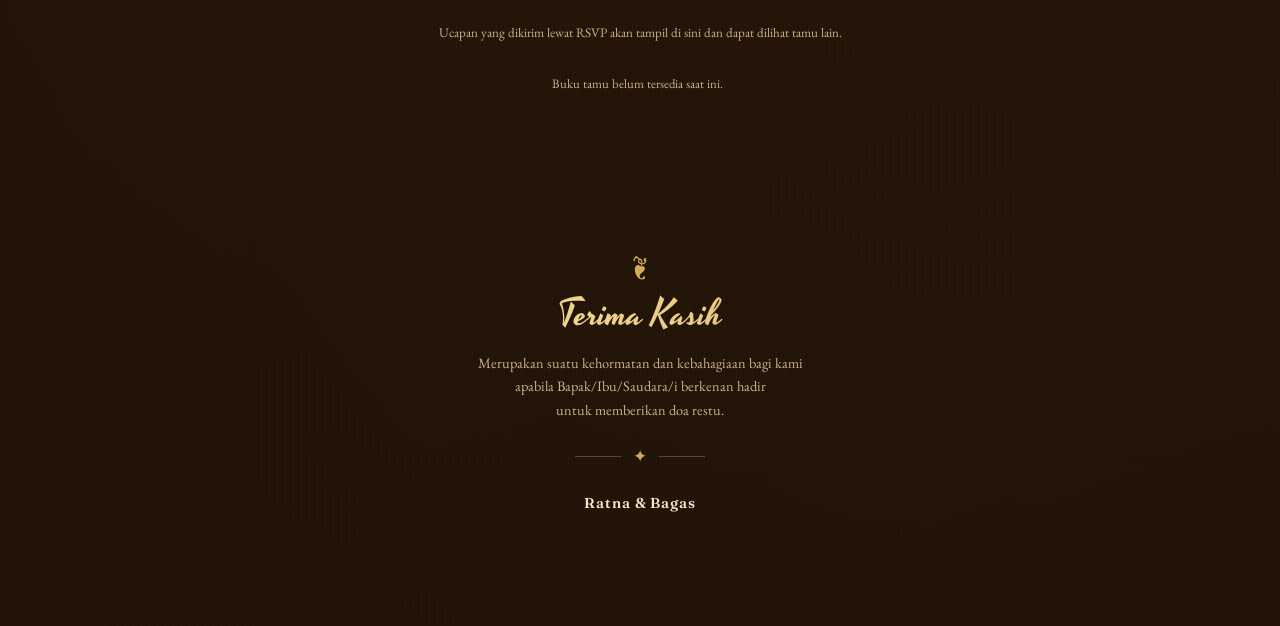
==== commit 73008bd3: "commit baru" ====
--- a/index.html
+++ b/index.html
@@ -262,4 +262,4 @@
 
 <script src="script.js"></script>
 </body>
-</html>
+</html>
--- a/style.css
+++ b/style.css
@@ -1,18 +1,22 @@
 :root{
-  --paper:#e8dcbd;
-  --paper-dark:#ddc99a;
-  --paper-deep:#cdb47f;
-  --ink:#2c2013;
-  --ink-soft:#5a4a34;
-  --olive:#5c6a3e;
-  --olive-deep:#3c4826;
-  --mustard:#c98f2e;
-  --rust:#a94a26;
-  --maroon:#6e2f28;
-  --teal:#274d49;
-  --cream:#f6ecd2;
-  --line: rgba(44,32,19,0.4);
-  --shadow: 0 12px 28px rgba(44,32,19,0.32);
+  /* ===== Palet Coklat Tua Elegan ===== */
+  --paper:#241609;          /* latar utama - coklat tua nyaris hitam */
+  --paper-dark:#1a0f05;
+  --paper-deep:#130a03;
+  --panel:#3a2716;          /* panel/kartu - coklat gelap sedikit lebih terang */
+  --panel-light:#4c3620;
+  --ink:#f1e4c9;            /* teks utama - krem gading hangat */
+  --ink-soft:#cbb28c;       /* teks sekunder - tan lembut */
+  --dark-text:#211406;      /* teks gelap, dipakai di atas elemen terang */
+  --olive:#8a6a3a;          /* perunggu tua, untuk tombol solid */
+  --olive-deep:#6b4f28;
+  --mustard:#d3ab5c;        /* emas lembut - aksen elegan */
+  --gold-bright:#f0d38f;
+  --rust:#bd8148;           /* tembaga hangat */
+  --maroon:#7a4020;
+  --cream:#f1e4c9;          /* teks/aksen terang di atas warna gelap */
+  --line: rgba(211,171,92,0.32);   /* garis bernuansa emas */
+  --shadow: 0 16px 36px rgba(0,0,0,0.55);
 }
 *{box-sizing:border-box;}
 html{scroll-behavior:smooth;}
@@ -26,16 +30,20 @@
   overflow-x:hidden;
   position:relative;
   background-image:
-    radial-gradient(circle at 15% 8%, rgba(169,74,38,0.07), transparent 42%),
-    radial-gradient(circle at 85% 88%, rgba(39,77,73,0.08), transparent 48%),
-    repeating-linear-gradient(90deg, rgba(44,32,19,0.025) 0px, rgba(44,32,19,0.025) 1px, transparent 1px, transparent 4px),
+    radial-gradient(circle at 15% 8%, rgba(211,171,92,0.06), transparent 42%),
+    radial-gradient(circle at 85% 88%, rgba(122,64,32,0.10), transparent 48%),
+    repeating-linear-gradient(90deg, rgba(255,235,200,0.02) 0px, rgba(255,235,200,0.02) 1px, transparent 1px, transparent 4px),
     linear-gradient(160deg, var(--paper) 0%, var(--paper-dark) 100%);
 }
-h1,h2,h3{font-family:'Fraunces', serif;font-weight:600;margin:0;color:var(--ink);text-shadow:0 1px 0 rgba(255,255,255,0.25);}
-.script{font-family:'Yesteryear', cursive;color:var(--rust);line-height:1.2;}
-.eyebrow{font-family:'Special Elite', monospace;letter-spacing:0.22em;text-transform:uppercase;font-size:0.72rem;color:var(--olive-deep);}
+h1,h2,h3{
+  font-family:'Fraunces', serif;font-weight:600;margin:0;color:var(--ink);
+  text-shadow:0 2px 6px rgba(0,0,0,0.55);
+  letter-spacing:0.015em;
+}
+.script{font-family:'Yesteryear', cursive;color:var(--mustard);line-height:1.2;}
+.eyebrow{font-family:'Special Elite', monospace;letter-spacing:0.24em;text-transform:uppercase;font-size:0.72rem;color:var(--mustard);}
 .eyebrow.ribbon{position:relative;display:inline-block;padding:4px 18px;}
-.eyebrow.ribbon::before,.eyebrow.ribbon::after{content:"";position:absolute;top:50%;width:10px;height:1px;background:var(--rust);}
+.eyebrow.ribbon::before,.eyebrow.ribbon::after{content:"";position:absolute;top:50%;width:10px;height:1px;background:var(--mustard);}
 .eyebrow.ribbon::before{left:-6px;}
 .eyebrow.ribbon::after{right:-6px;}
 a{color:inherit;}
@@ -47,7 +55,7 @@
 
 .divider{display:flex;align-items:center;gap:12px;justify-content:center;margin:22px 0;}
 .divider .dash{width:46px;height:1px;background:var(--line);}
-.divider .mark{font-size:1.05rem;color:var(--rust);}
+.divider .mark{font-size:1.05rem;color:var(--mustard);}
 
 section{padding:74px 0;position:relative;}
 .reveal{opacity:0;transform:translateY(26px);transition:opacity .9s ease, transform .9s ease;}
@@ -56,52 +64,51 @@
 /* film grain + vignette overlay */
 .grain-overlay{
   position:fixed;inset:0;pointer-events:none;z-index:5;
-  filter:url(#grain);opacity:0.5;mix-blend-mode:multiply;
+  filter:url(#grain);opacity:0.14;mix-blend-mode:overlay;
 }
 .vignette{
   position:fixed;inset:0;pointer-events:none;z-index:6;
-  background:radial-gradient(ellipse at center, transparent 55%, rgba(44,32,19,0.28) 100%);
-}
-
-/* torn paper divider between sections */
+  background:radial-gradient(ellipse at center, transparent 50%, rgba(8,4,2,0.6) 100%);
+}
+
+/* pembatas emas elegan antar bagian (menggantikan efek kertas sobek) */
 .torn-divider{
-  height:26px;
-  background:
-    linear-gradient(135deg, var(--paper) 25%, transparent 25%) 0 0/16px 16px,
-    linear-gradient(-135deg, var(--paper) 25%, transparent 25%) 0 0/16px 16px;
-  background-color:var(--paper-dark);
-  opacity:0.9;
-}
-
-/* ---------- ornamental frame ---------- */
-.frame{border:1.5px solid var(--line);position:relative;padding:36px 22px;background:rgba(246,236,210,0.35);}
-.frame::before,.frame::after{content:"";position:absolute;width:18px;height:18px;border:1.5px solid var(--rust);}
+  height:40px;
+  display:flex;align-items:center;justify-content:center;
+  position:relative;
+}
+.torn-divider::before{
+  content:"";position:absolute;left:50%;top:50%;transform:translate(-50%,-50%);
+  width:min(70%, 320px);height:1px;
+  background:linear-gradient(90deg, transparent, var(--line) 20%, var(--line) 80%, transparent);
+}
+.torn-divider::after{
+  content:"❖";position:relative;color:var(--mustard);font-size:0.85rem;background:var(--paper);padding:0 14px;
+}
+
+/* ---------- bingkai ornamen ---------- */
+.frame{border:1.5px solid var(--line);position:relative;padding:36px 22px;background:rgba(58,39,22,0.4);}
+.frame::before,.frame::after{content:"";position:absolute;width:18px;height:18px;border:1.5px solid var(--mustard);}
 .frame::before{top:-8px;left:-8px;border-right:none;border-bottom:none;}
 .frame::after{bottom:-8px;right:-8px;border-left:none;border-top:none;}
 
 /* ---------- COVER ---------- */
 #cover{
   position:fixed;inset:0;z-index:999;
-  background:var(--olive-deep);
+  background:var(--paper-deep);
   background-image:
-    radial-gradient(circle at 50% 25%, rgba(201,143,46,0.22), transparent 55%),
-    repeating-linear-gradient(45deg, rgba(255,255,255,0.02) 0 2px, transparent 2px 7px);
+    radial-gradient(circle at 50% 25%, rgba(211,171,92,0.16), transparent 55%),
+    repeating-linear-gradient(45deg, rgba(255,255,255,0.015) 0 2px, transparent 2px 7px);
   display:flex;align-items:center;justify-content:center;
   transition:transform 1.1s cubic-bezier(.65,0,.35,1), opacity 1s ease;
 }
 #cover.open{transform:translateY(-100%);opacity:0;pointer-events:none;}
-.postmark{
-  position:absolute;top:26px;right:26px;width:80px;height:80px;
-  color:rgba(246,236,210,0.55);
-  text-align:center;
-}
+.postmark{position:absolute;top:26px;right:26px;width:80px;height:80px;color:rgba(241,228,201,0.4);text-align:center;}
 .postmark svg{width:80px;height:80px;fill:none;stroke:currentColor;stroke-width:1.2;}
 .postmark-text{position:absolute;top:34px;left:0;right:0;font-family:'Special Elite',monospace;font-size:0.42rem;letter-spacing:0.06em;}
 .cover-card{
-  text-align:center;color:var(--cream);
-  padding:50px 34px;
-  border:1px solid rgba(246,236,210,0.4);
-  max-width:380px;position:relative;
+  text-align:center;color:var(--cream);padding:50px 34px;
+  border:1px solid rgba(211,171,92,0.4);max-width:380px;position:relative;
 }
 .cover-card .corner{position:absolute;width:22px;height:22px;border:1px solid var(--mustard);}
 .cover-card .corner.tl{top:10px;left:10px;border-right:none;border-bottom:none;}
@@ -110,52 +117,57 @@
 .cover-card .corner.br{bottom:10px;right:10px;border-left:none;border-top:none;}
 .cover-sunburst{
   width:150px;height:150px;position:absolute;top:-40px;left:50%;transform:translateX(-50%);
-  background:repeating-conic-gradient(rgba(201,143,46,0.16) 0deg 4deg, transparent 4deg 16deg);
+  background:repeating-conic-gradient(rgba(211,171,92,0.12) 0deg 4deg, transparent 4deg 16deg);
   border-radius:50%;z-index:-1;
 }
 .cover-card .eyebrow{color:var(--mustard);}
 .cover-card .eyebrow.ribbon::before,.cover-card .eyebrow.ribbon::after{background:var(--mustard);}
-.cover-names{font-family:'Yesteryear',cursive;font-size:3.1rem;margin:12px 0;color:var(--cream);}
-.cover-names span{color:var(--mustard);}
-.cover-to{margin-top:24px;font-size:0.95rem;color:rgba(246,236,210,0.85);}
+.cover-names{
+  font-family:'Yesteryear',cursive;font-size:3.1rem;margin:12px 0;
+  background:linear-gradient(120deg, var(--mustard) 10%, var(--gold-bright) 45%, var(--mustard) 90%);
+  -webkit-background-clip:text;background-clip:text;color:transparent;
+  filter:drop-shadow(0 2px 4px rgba(0,0,0,0.5));
+}
+.cover-names span{color:var(--ink-soft);-webkit-text-fill-color:var(--ink-soft);}
+.cover-to{margin-top:24px;font-size:0.95rem;color:rgba(241,228,201,0.8);}
 .cover-to b{font-family:'Fraunces',serif;font-weight:600;font-size:1.15rem;display:block;margin-top:4px;color:var(--cream);}
 .seal-btn{
   margin-top:30px;display:inline-flex;align-items:center;gap:10px;
-  background:var(--rust);color:var(--cream);border:1px solid rgba(246,236,210,0.5);border-radius:2px;
+  background:linear-gradient(160deg, var(--rust), var(--maroon));color:var(--cream);
+  border:1px solid rgba(211,171,92,0.5);border-radius:2px;
   padding:14px 26px;font-family:'Special Elite',monospace;font-size:0.78rem;letter-spacing:0.14em;text-transform:uppercase;
-  cursor:pointer;box-shadow:0 10px 22px rgba(0,0,0,0.4);transition:transform .25s ease, background .25s ease;
-}
-.seal-btn span{color:var(--mustard);}
-.seal-btn:hover{transform:translateY(-2px);background:var(--maroon);}
+  cursor:pointer;box-shadow:0 10px 22px rgba(0,0,0,0.5);transition:transform .25s ease, background .25s ease;
+}
+.seal-btn span{color:var(--gold-bright);}
+.seal-btn:hover{transform:translateY(-2px);}
 .seal-btn:active{transform:translateY(0);}
 
 /* ---------- HERO ---------- */
 #hero{padding-top:100px;text-align:center;}
 .sunrays{
-  position:absolute;top:-30px;left:50%;transform:translateX(-50%);
-  width:340px;height:340px;
-  background:repeating-conic-gradient(rgba(169,74,38,0.05) 0deg 3deg, transparent 3deg 14deg);
+  position:absolute;top:-30px;left:50%;transform:translateX(-50%);width:340px;height:340px;
+  background:repeating-conic-gradient(rgba(211,171,92,0.05) 0deg 3deg, transparent 3deg 14deg);
   border-radius:50%;z-index:-1;
 }
 .hero-ring{
-  width:120px;height:120px;border-radius:50%;margin:0 auto 22px;background:var(--cream);
-  border:2px solid var(--rust);outline:1px solid var(--line);outline-offset:4px;
+  width:120px;height:120px;border-radius:50%;margin:0 auto 22px;background:var(--panel);
+  border:2px solid var(--mustard);outline:1px solid var(--line);outline-offset:4px;
   display:flex;align-items:center;justify-content:center;
-  font-family:'Yesteryear',cursive;font-size:2.1rem;color:var(--rust);box-shadow:var(--shadow);
-}
-.hero-title{font-size:3rem;margin:8px 0;letter-spacing:0.01em;}
-.hero-amp{color:var(--rust);}
-.hero-date{margin-top:18px;font-family:'Special Elite',monospace;letter-spacing:0.12em;font-size:1rem;color:var(--ink-soft);}
+  font-family:'Yesteryear',cursive;font-size:2.1rem;color:var(--gold-bright);box-shadow:var(--shadow);
+}
+.hero-title{font-size:3rem;margin:8px 0;letter-spacing:0.015em;}
+.hero-amp{color:var(--mustard);}
+.hero-date{margin-top:18px;font-family:'Special Elite',monospace;letter-spacing:0.14em;font-size:1rem;color:var(--ink-soft);}
 #countdown{margin-top:36px;display:flex;justify-content:center;gap:12px;flex-wrap:wrap;}
-.cd-box{background:var(--cream);border:1px solid var(--line);width:76px;padding:15px 0;box-shadow:var(--shadow);position:relative;}
-.cd-box::after{content:"";position:absolute;inset:4px;border:1px dashed rgba(44,32,19,0.18);}
-.cd-num{font-family:'Fraunces',serif;font-size:1.75rem;font-weight:600;color:var(--rust);}
+.cd-box{background:var(--panel);border:1px solid var(--line);width:76px;padding:15px 0;box-shadow:var(--shadow);position:relative;}
+.cd-box::after{content:"";position:absolute;inset:4px;border:1px dashed rgba(211,171,92,0.18);}
+.cd-num{font-family:'Fraunces',serif;font-size:1.75rem;font-weight:600;color:var(--gold-bright);}
 .cd-label{font-family:'Special Elite',monospace;font-size:0.6rem;letter-spacing:0.1em;text-transform:uppercase;color:var(--ink-soft);margin-top:4px;}
 
 /* ---------- QUOTE ---------- */
 #quote{text-align:center;}
-#quote p{font-family:'Fraunces',serif;font-style:italic;font-size:1.28rem;font-weight:500;max-width:480px;margin:0 auto;color:var(--olive-deep);}
-.dropcap{font-family:'Yesteryear',cursive;font-size:2.6rem;color:var(--rust);float:left;line-height:0.6;margin:0 4px -6px 0;}
+#quote p{font-family:'Fraunces',serif;font-style:italic;font-size:1.28rem;font-weight:500;max-width:480px;margin:0 auto;color:var(--ink);}
+.dropcap{font-family:'Yesteryear',cursive;font-size:2.6rem;color:var(--mustard);float:left;line-height:0.6;margin:0 4px -6px 0;}
 #quote .src{margin-top:16px;font-family:'Special Elite',monospace;font-size:0.75rem;color:var(--ink-soft);}
 
 /* ---------- COUPLE ---------- */
@@ -163,72 +175,72 @@
 .person{flex:1 1 230px;text-align:center;}
 .locket{
   width:150px;height:184px;margin:0 auto 16px;border-radius:50% 50% 46% 46%;
-  background:radial-gradient(circle at 35% 30%, var(--cream), var(--paper-dark) 75%);
-  border:3px double var(--rust);display:flex;align-items:center;justify-content:center;
-  box-shadow:var(--shadow), inset 0 0 0 6px rgba(246,236,210,0.4);position:relative;
-}
-.locket span{font-family:'Yesteryear',cursive;font-size:2.7rem;color:var(--olive-deep);}
+  background:radial-gradient(circle at 35% 30%, var(--panel-light), var(--paper-dark) 78%);
+  border:3px double var(--mustard);display:flex;align-items:center;justify-content:center;
+  box-shadow:var(--shadow), inset 0 0 0 6px rgba(211,171,92,0.12);position:relative;
+}
+.locket span{font-family:'Yesteryear',cursive;font-size:2.7rem;color:var(--gold-bright);}
 .person h3{font-size:1.5rem;}
-.person .role{font-family:'Special Elite',monospace;font-size:0.68rem;letter-spacing:0.14em;text-transform:uppercase;color:var(--rust);margin:6px 0 10px;}
+.person .role{font-family:'Special Elite',monospace;font-size:0.68rem;letter-spacing:0.14em;text-transform:uppercase;color:var(--mustard);margin:6px 0 10px;}
 .person p{font-size:0.95rem;color:var(--ink-soft);margin:0;}
-.couple-and{align-self:center;font-family:'Yesteryear',cursive;font-size:2.2rem;color:var(--rust);flex:0 0 auto;padding:0 6px;}
-
-/* ---------- EVENTS (ticket style) ---------- */
+.couple-and{align-self:center;font-family:'Yesteryear',cursive;font-size:2.2rem;color:var(--mustard);flex:0 0 auto;padding:0 6px;}
+
+/* ---------- EVENTS (tiket) ---------- */
 .ticket{
-  background:var(--cream);border:1px dashed var(--ink-soft);padding:28px 24px;margin-bottom:28px;
+  background:var(--panel);border:1px dashed var(--line);padding:28px 24px;margin-bottom:28px;
   position:relative;box-shadow:var(--shadow);
   -webkit-mask-image:radial-gradient(circle 7px at 0 50%, transparent 7px, black 7.5px),radial-gradient(circle 7px at 100% 50%, transparent 7px, black 7.5px);
   mask-image:radial-gradient(circle 7px at 0 50%, transparent 7px, black 7.5px),radial-gradient(circle 7px at 100% 50%, transparent 7px, black 7.5px);
 }
 .ticket-stamp{
-  position:absolute;top:14px;right:16px;width:40px;height:40px;border:1.5px dashed var(--rust);border-radius:50%;
-  display:flex;align-items:center;justify-content:center;color:var(--rust);font-size:1.1rem;transform:rotate(12deg);opacity:0.8;
+  position:absolute;top:14px;right:16px;width:40px;height:40px;border:1.5px dashed var(--mustard);border-radius:50%;
+  display:flex;align-items:center;justify-content:center;color:var(--mustard);font-size:1.1rem;transform:rotate(12deg);opacity:0.85;
 }
 .ticket-top{display:flex;justify-content:space-between;align-items:baseline;border-bottom:1px dashed var(--line);padding-bottom:12px;margin-bottom:12px;padding-right:50px;}
 .ticket-top h3{font-size:1.55rem;}
-.ticket-top span{font-family:'Special Elite',monospace;font-size:0.68rem;color:var(--rust);}
-.ticket-row{display:flex;gap:10px;margin:8px 0;font-size:0.98rem;}
-.ticket-row .ico{width:20px;text-align:center;color:var(--rust);}
+.ticket-top span{font-family:'Special Elite',monospace;font-size:0.68rem;color:var(--mustard);}
+.ticket-row{display:flex;gap:10px;margin:8px 0;font-size:0.98rem;color:var(--ink);}
+.ticket-row .ico{width:20px;text-align:center;color:var(--mustard);}
 .ticket-actions{display:flex;gap:10px;margin-top:16px;flex-wrap:wrap;}
 .btn{
   font-family:'Special Elite',monospace;font-size:0.7rem;letter-spacing:0.1em;text-transform:uppercase;
   border:1px solid var(--ink);background:transparent;padding:10px 16px;cursor:pointer;color:var(--ink);
   text-decoration:none;display:inline-block;transition:background .2s ease, color .2s ease;
 }
-.btn:hover{background:var(--ink);color:var(--cream);}
-.btn.solid{background:var(--olive);border-color:var(--olive);color:var(--cream);}
+.btn:hover{background:var(--ink);color:var(--dark-text);}
+.btn.solid{background:linear-gradient(160deg, var(--olive), var(--olive-deep));border-color:var(--olive-deep);color:var(--cream);}
 .btn.solid:hover{background:var(--olive-deep);border-color:var(--olive-deep);}
-.mapwrap{margin-top:14px;border:1px solid var(--line);filter:sepia(.45) contrast(1.05) saturate(0.9);}
+.mapwrap{margin-top:14px;border:1px solid var(--line);filter:sepia(.5) saturate(.75) brightness(.78) contrast(1.08);}
 .mapwrap iframe{width:100%;height:200px;border:0;display:block;}
 
 /* ---------- STORY ---------- */
 .story-item{display:flex;gap:18px;margin-bottom:32px;position:relative;}
 .story-dot{
-  flex:0 0 auto;width:42px;height:42px;border-radius:50%;background:var(--olive);color:var(--cream);
+  flex:0 0 auto;width:42px;height:42px;border-radius:50%;background:linear-gradient(160deg,var(--olive),var(--olive-deep));color:var(--cream);
   display:flex;align-items:center;justify-content:center;font-family:'Fraunces',serif;font-weight:600;
-  position:relative;border:2px solid var(--paper);box-shadow:0 0 0 1px var(--olive-deep);
+  position:relative;border:2px solid var(--paper);box-shadow:0 0 0 1px var(--mustard);
 }
 .story-line{position:absolute;top:42px;left:20px;width:1px;height:calc(100% + 12px);background:var(--line);}
 .story-item:last-child .story-line{display:none;}
-.story-text .yr{font-family:'Special Elite',monospace;font-size:0.7rem;color:var(--rust);letter-spacing:0.1em;}
+.story-text .yr{font-family:'Special Elite',monospace;font-size:0.7rem;color:var(--mustard);letter-spacing:0.1em;}
 .story-text h3{font-size:1.22rem;margin:4px 0 6px;}
 .story-text p{margin:0;color:var(--ink-soft);font-size:0.96rem;}
 
 /* ---------- GALLERY ---------- */
 .gallery{display:grid;grid-template-columns:repeat(3,1fr);gap:10px;}
 .gcell{
-  aspect-ratio:1/1;background:linear-gradient(150deg,var(--paper-dark),var(--cream));
+  aspect-ratio:1/1;background:linear-gradient(150deg,var(--panel),var(--paper-dark));
   border:1px solid var(--line);display:flex;align-items:center;justify-content:center;
-  font-family:'Yesteryear',cursive;color:var(--rust);font-size:1.4rem;position:relative;overflow:hidden;
-}
-.gcell::after{content:"";position:absolute;inset:5px;border:1px solid rgba(44,32,19,0.18);}
-.gcell:nth-child(3n+2){background:linear-gradient(150deg,var(--paper-deep),var(--paper-dark));}
-
-/* ---------- GIFT ---------- */
-.gift-card{background:var(--cream);border:1px solid var(--line);padding:24px;box-shadow:var(--shadow);margin-bottom:16px;position:relative;}
-.gift-stamp{position:absolute;top:14px;right:16px;color:var(--rust);opacity:0.6;font-size:1.1rem;}
+  font-family:'Yesteryear',cursive;color:var(--mustard);font-size:1.4rem;position:relative;overflow:hidden;
+}
+.gcell::after{content:"";position:absolute;inset:5px;border:1px solid rgba(211,171,92,0.18);}
+.gcell:nth-child(3n+2){background:linear-gradient(150deg,var(--panel-light),var(--panel));}
+
+/* ---------- AMPLOP DIGITAL ---------- */
+.gift-card{background:var(--panel);border:1px solid var(--line);padding:24px;box-shadow:var(--shadow);margin-bottom:16px;position:relative;}
+.gift-stamp{position:absolute;top:14px;right:16px;color:var(--mustard);opacity:0.7;font-size:1.1rem;}
 .gift-card h3{font-size:1.1rem;margin-bottom:4px;}
-.gift-card .acc{font-family:'Special Elite',monospace;font-size:1.05rem;letter-spacing:0.05em;margin:10px 0;color:var(--olive-deep);}
+.gift-card .acc{font-family:'Special Elite',monospace;font-size:1.05rem;letter-spacing:0.05em;margin:10px 0;color:var(--gold-bright);}
 .gift-card .sub{font-size:0.9rem;color:var(--ink-soft);}
 .copy-btn{font-size:0.65rem;margin-top:8px;}
 
@@ -236,17 +248,17 @@
 form.rsvp{display:flex;flex-direction:column;gap:14px;}
 .field label{display:block;font-family:'Special Elite',monospace;font-size:0.68rem;letter-spacing:0.1em;text-transform:uppercase;margin-bottom:6px;color:var(--ink-soft);}
 .field input,.field select,.field textarea{
-  width:100%;background:var(--cream);border:1px solid var(--ink-soft);padding:11px 12px;
+  width:100%;background:var(--panel);border:1px solid var(--line);padding:11px 12px;
   font-family:'EB Garamond',serif;font-size:1rem;color:var(--ink);
 }
 .field textarea{resize:vertical;min-height:80px;}
 .rsvp .btn{align-self:flex-start;}
-#rsvp-msg{font-family:'Special Elite',monospace;font-size:0.75rem;margin-top:6px;color:var(--olive-deep);}
-
-/* ---------- WISHES ---------- */
+#rsvp-msg{font-family:'Special Elite',monospace;font-size:0.75rem;margin-top:6px;color:var(--mustard);}
+
+/* ---------- BUKU TAMU ---------- */
 .wish{border-bottom:1px dashed var(--line);padding:14px 0;}
-.wish .who{font-family:'Fraunces',serif;font-weight:600;font-size:1rem;}
-.wish .status{font-family:'Special Elite',monospace;font-size:0.6rem;color:var(--rust);text-transform:uppercase;letter-spacing:0.08em;margin-left:8px;}
+.wish .who{font-family:'Fraunces',serif;font-weight:600;font-size:1rem;color:var(--ink);}
+.wish .status{font-family:'Special Elite',monospace;font-size:0.6rem;color:var(--mustard);text-transform:uppercase;letter-spacing:0.08em;margin-left:8px;}
 .wish p{margin:4px 0 0;color:var(--ink-soft);}
 #wishlist{max-height:320px;overflow-y:auto;margin-top:18px;padding-right:6px;}
 #wishlist::-webkit-scrollbar{width:6px;}
@@ -254,18 +266,22 @@
 
 /* ---------- FOOTER ---------- */
 footer{text-align:center;padding:64px 0 96px;position:relative;}
-.footer-flourish{font-size:1.6rem;color:var(--rust);margin-bottom:6px;}
-footer .script{font-size:2.3rem;}
+.footer-flourish{font-size:1.6rem;color:var(--mustard);margin-bottom:6px;}
+footer .script{
+  font-size:2.3rem;
+  background:linear-gradient(120deg, var(--mustard) 10%, var(--gold-bright) 45%, var(--mustard) 90%);
+  -webkit-background-clip:text;background-clip:text;color:transparent;
+}
 footer p{color:var(--ink-soft);font-size:0.9rem;}
-.signoff{font-family:'Fraunces',serif;font-weight:600;color:var(--ink);letter-spacing:0.04em;}
-
-/* ---------- MUSIC TOGGLE ---------- */
+.signoff{font-family:'Fraunces',serif;font-weight:600;color:var(--ink);letter-spacing:0.06em;}
+
+/* ---------- TOMBOL MUSIK ---------- */
 #music-toggle{
   position:fixed;bottom:20px;right:20px;z-index:80;width:56px;height:56px;border-radius:50%;
-  background:var(--ink);border:2px solid var(--mustard);display:flex;align-items:center;justify-content:center;
+  background:var(--paper-deep);border:2px solid var(--mustard);display:flex;align-items:center;justify-content:center;
   cursor:pointer;box-shadow:var(--shadow);
 }
-#music-toggle .vinyl{width:34px;height:34px;border-radius:50%;background:repeating-radial-gradient(circle, #111 0 2px, #222 2px 4px);position:relative;}
+#music-toggle .vinyl{width:34px;height:34px;border-radius:50%;background:repeating-radial-gradient(circle, #0c0805 0 2px, #1c130a 2px 4px);position:relative;}
 #music-toggle .vinyl::after{content:"";position:absolute;inset:13px;border-radius:50%;background:var(--mustard);}
 #music-toggle.playing .vinyl{animation:spin 2.4s linear infinite;}
 @keyframes spin{to{transform:rotate(360deg);}}
@@ -274,4 +290,4 @@
   .hero-title{font-size:2.3rem;}
   .cover-names{font-size:2.5rem;}
   .gallery{grid-template-columns:repeat(2,1fr);}
-}
+}
